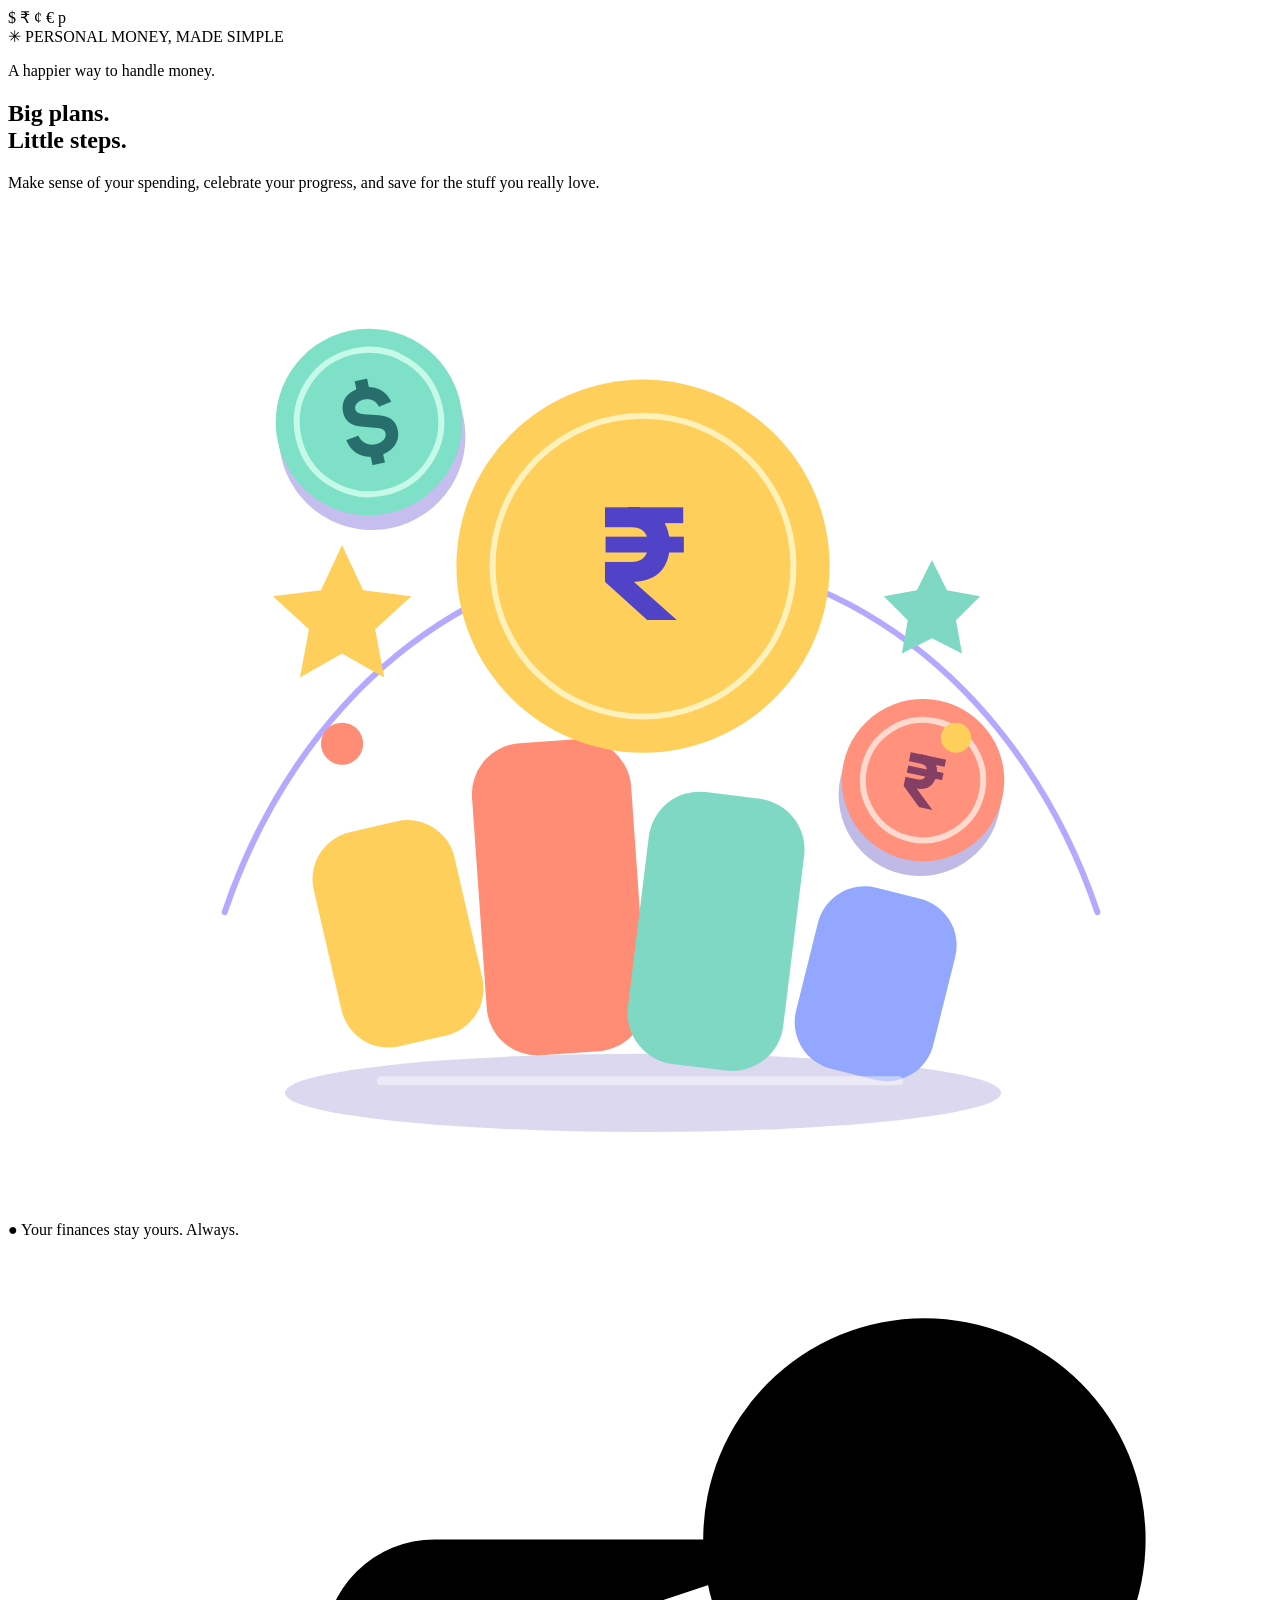
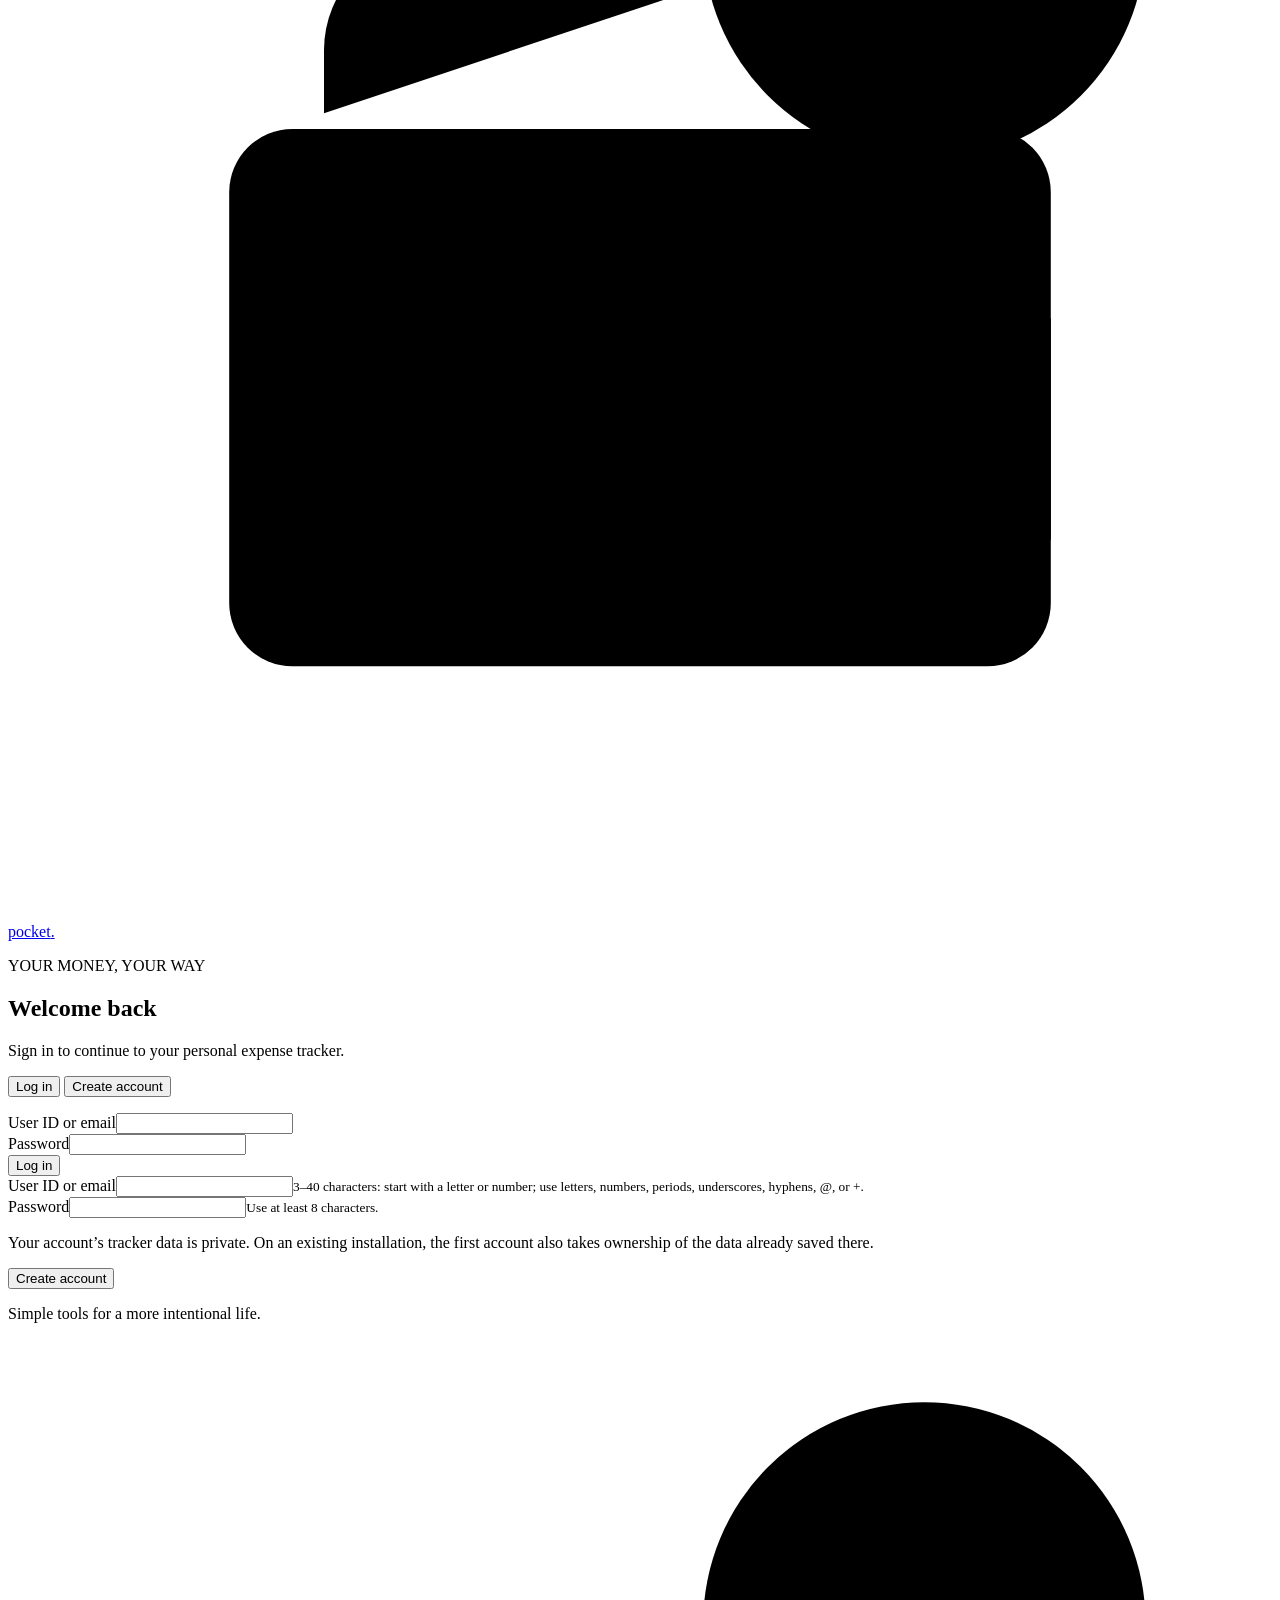
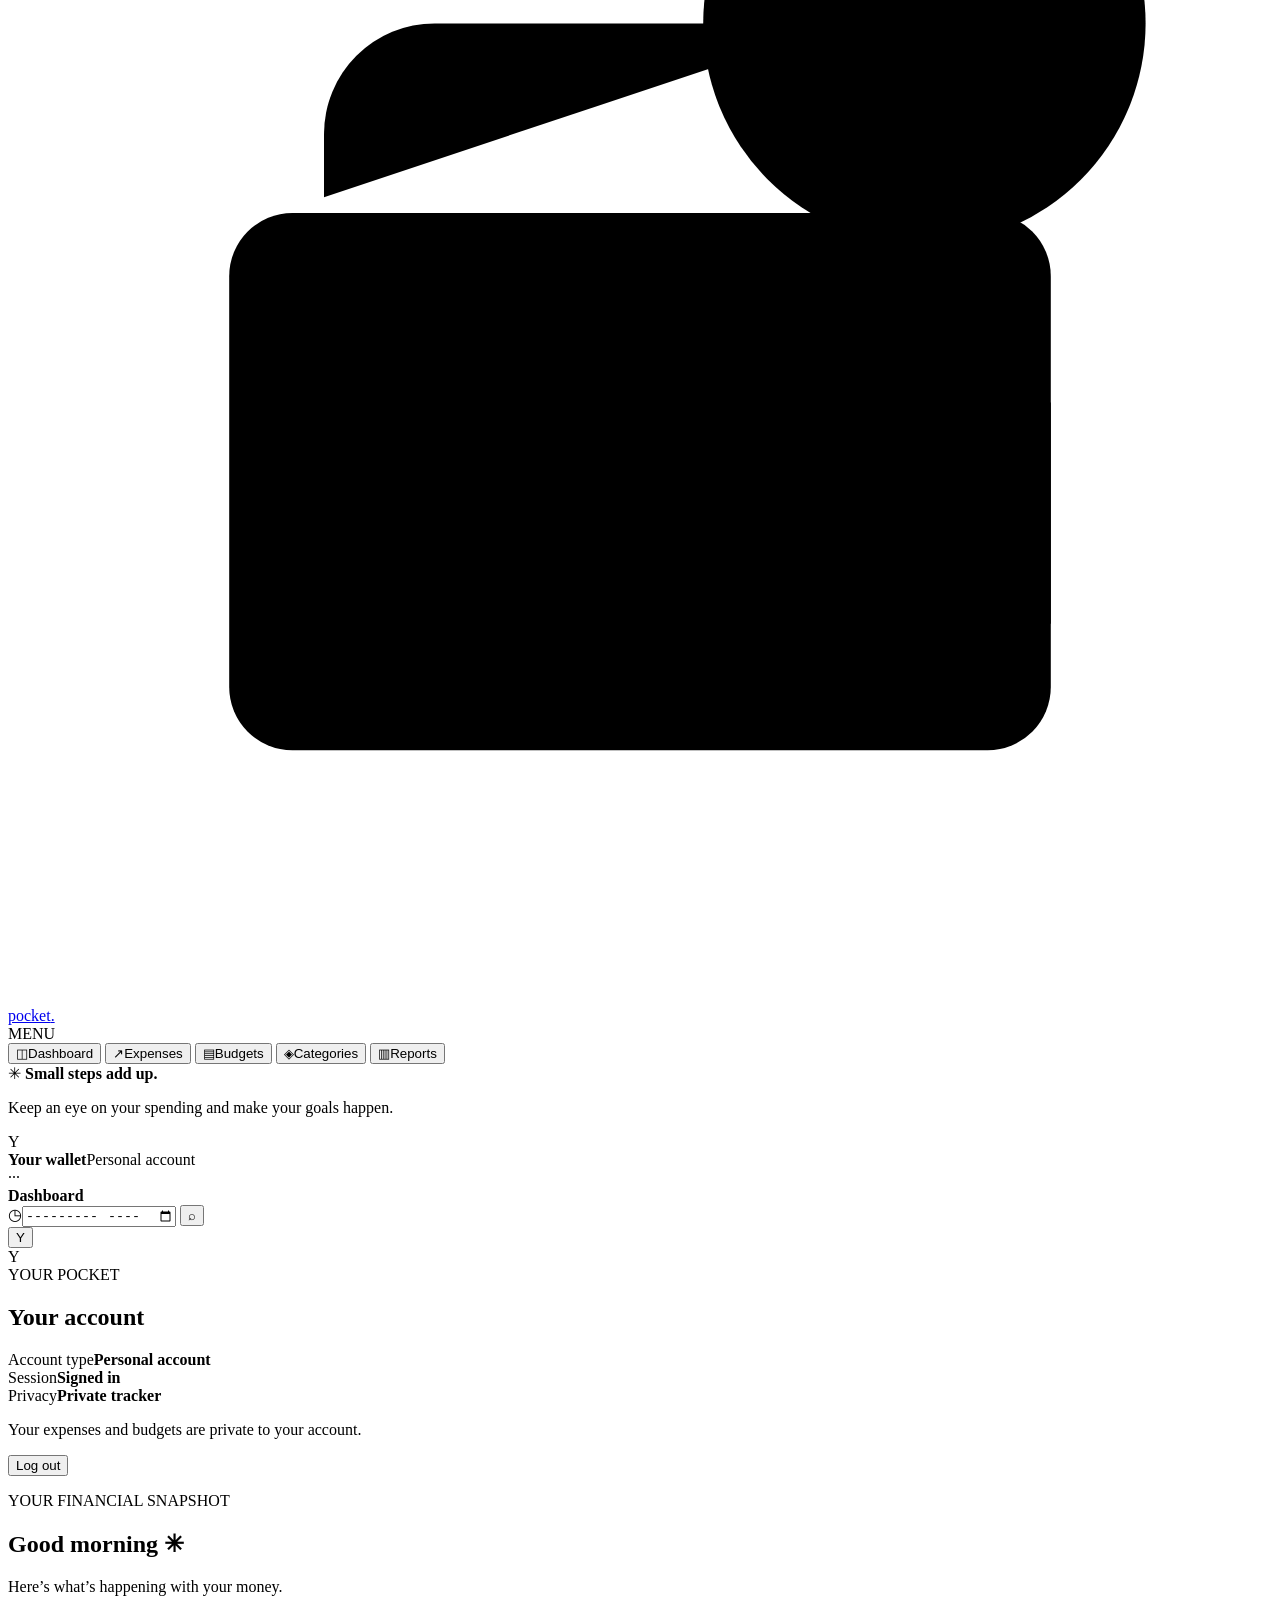
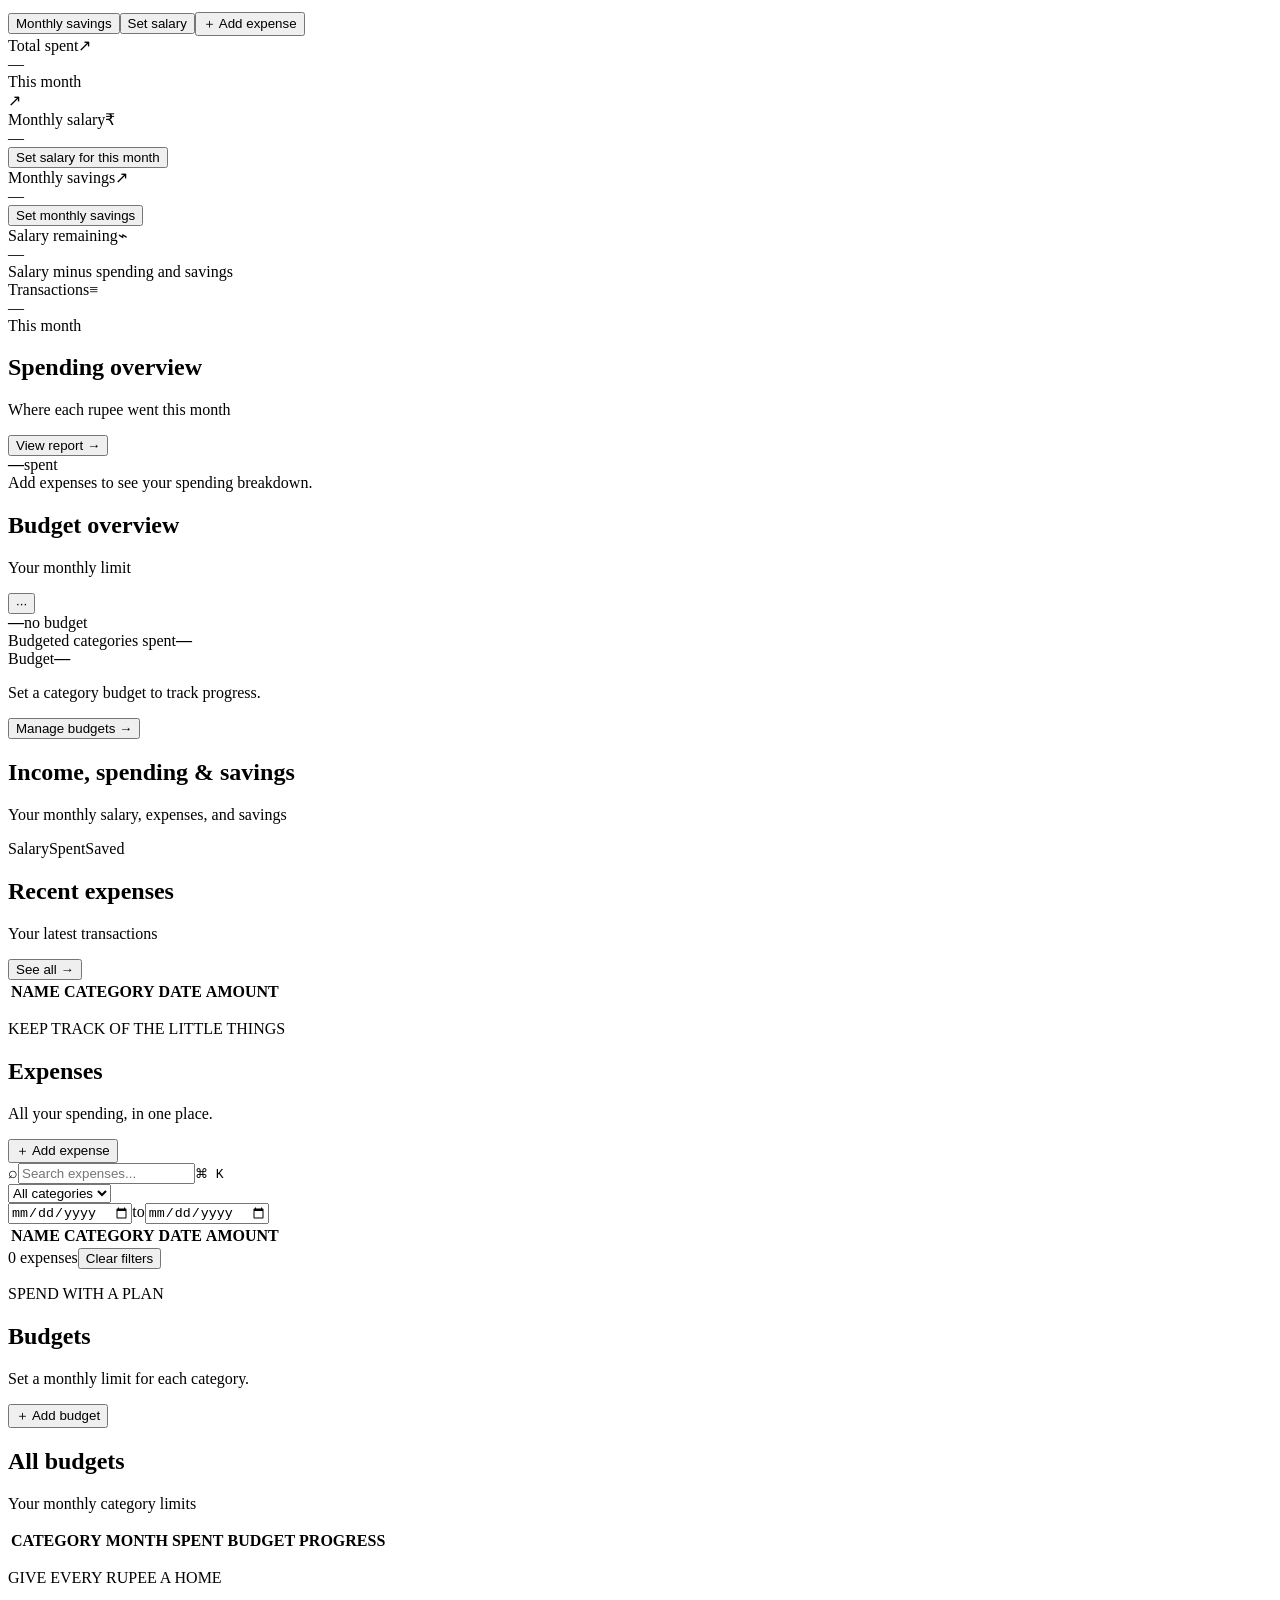
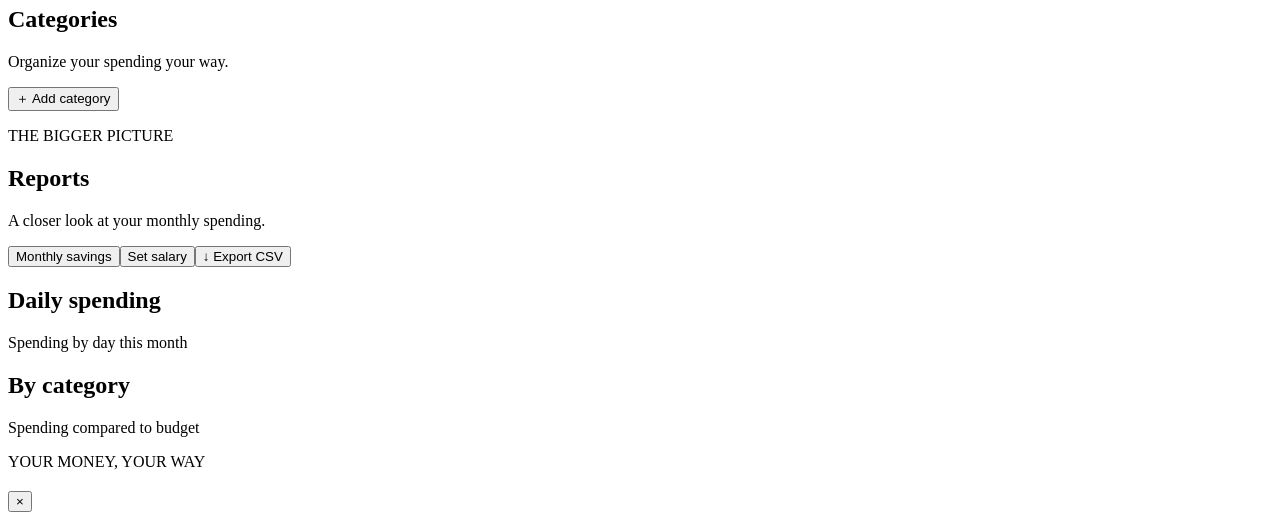
==== index.html @ f5f52f64 "Add GitHub Pages entry page" ====
<!doctype html>
<html lang="en">
  <head>
    <meta charset="UTF-8" />
    <meta name="viewport" content="width=device-width, initial-scale=1.0" />
    <meta name="theme-color" content="#ffffff" />
    <title>Pocket — Expense & Budget Tracker</title>
    <link rel="preconnect" href="https://fonts.googleapis.com" />
    <link rel="preconnect" href="https://fonts.gstatic.com" crossorigin />
    <link href="https://fonts.googleapis.com/css2?family=DM+Sans:wght@400;500;600;700&family=Manrope:wght@400;500;600;700;800&display=swap" rel="stylesheet" />
    <link rel="stylesheet" href="/styles.css" />
  </head>
  <body>
    <section class="auth-screen" id="auth-screen">
      <div class="auth-layout">
        <aside class="auth-story" aria-label="About Pocket">
          <span class="currency-float currency-float-dollar" aria-hidden="true">$</span>
          <span class="currency-float currency-float-rupee" aria-hidden="true">₹</span>
          <span class="currency-float currency-float-cent" aria-hidden="true">¢</span>
          <span class="currency-float currency-float-euro" aria-hidden="true">€</span>
          <span class="currency-float currency-float-paisa" aria-hidden="true">p</span>
          <div class="story-topline"><span class="story-spark">✳</span> PERSONAL MONEY, MADE SIMPLE</div>
          <div class="story-copy">
            <p class="story-kicker">A happier way to handle money.</p>
            <h2>Big plans.<br />Little steps.</h2>
            <p>Make sense of your spending, celebrate your progress, and save for the stuff you really love.</p>
          </div>
          <div class="story-illustration" aria-hidden="true">
            <svg class="story-art" viewBox="0 0 420 330" role="presentation">
              <ellipse cx="211" cy="294" rx="119" ry="13" fill="#382aa5" fill-opacity=".18" />
              <path d="M72 234c24-71 81-118 145-118s121 47 145 118" fill="none" stroke="#b5a8ff" stroke-linecap="round" stroke-width="2" />
              <path d="M91 248c21-48 66-79 126-79s105 31 126 79" fill="none" stroke="#ffffff" stroke-opacity=".22" stroke-linecap="round" stroke-width="2" />
              <rect x="98" y="211" width="48" height="73" rx="16" transform="rotate(-13 98 211)" fill="#ffcf5c" />
              <rect x="153" y="179" width="53" height="104" rx="17" transform="rotate(-4 153 179)" fill="#ff8c75" />
              <rect x="215" y="192" width="52" height="91" rx="17" transform="rotate(7 215 192)" fill="#7ed8c3" />
              <rect x="273" y="222" width="47" height="62" rx="16" transform="rotate(14 273 222)" fill="#93a7ff" />
              <circle cx="211" cy="119" r="62" fill="#ffcf5c" />
              <circle cx="211" cy="119" r="50" fill="none" stroke="#fff1b9" stroke-width="2" />
              <text x="211" y="137" fill="#5143c7" font-family="Manrope, sans-serif" font-size="52" font-weight="800" text-anchor="middle">₹</text>
              <g transform="rotate(-12 121 76)">
                <circle cx="121" cy="76" r="31" fill="#5947d0" fill-opacity=".35" />
                <circle cx="121" cy="71" r="31" fill="#7ee0c6" />
                <circle cx="121" cy="71" r="24" fill="none" stroke="#d7fff2" stroke-opacity=".8" stroke-width="2" />
                <text x="121" y="82" fill="#286e6c" font-family="Manrope, sans-serif" font-size="31" font-weight="800" text-anchor="middle">$</text>
              </g>
              <g transform="rotate(12 303 195)">
                <circle cx="303" cy="195" r="27" fill="#493ab8" fill-opacity=".35" />
                <circle cx="303" cy="190" r="27" fill="#ff917d" />
                <circle cx="303" cy="190" r="20" fill="none" stroke="#ffe2d8" stroke-opacity=".9" stroke-width="2" />
                <text x="303" y="199" fill="#853f65" font-family="Manrope, sans-serif" font-size="24" font-weight="800" text-anchor="middle">₹</text>
              </g>
              <path d="m111 112 7 15 16 2-12 11 3 16-14-8-14 8 3-16-12-11 16-2Z" fill="#ffcf5c" />
              <path d="m307 117 5 10 11 2-8 8 2 11-10-5-10 5 2-11-8-8 11-2Z" fill="#7ed8c3" />
              <circle cx="111" cy="178" r="7" fill="#ff8c75" />
              <circle cx="315" cy="176" r="5" fill="#ffcf5c" />
              <path d="M124 290h172" stroke="#ffffff" stroke-opacity=".45" stroke-linecap="round" stroke-width="3" />
            </svg>
          </div>
          <p class="story-footer"><span>●</span> Your finances stay yours. Always.</p>
        </aside>
        <div class="auth-card">
          <a class="brand auth-brand" href="#" aria-label="Pocket">
            <span class="brand-mark" aria-hidden="true">
              <svg viewBox="0 0 40 40" role="img">
                <path d="M10 14.5v-2A3.5 3.5 0 0 1 13.5 9h13" />
                <path d="M9 15h22a2 2 0 0 1 2 2v13a2 2 0 0 1-2 2H9a2 2 0 0 1-2-2V17a2 2 0 0 1 2-2Z" />
                <path d="M25 21h8v7h-8a3.5 3.5 0 0 1 0-7Z" />
                <circle cx="26" cy="24.5" r="1" class="brand-coin-dot" />
                <circle cx="29" cy="9" r="7" class="brand-coin" />
                <path d="M26 6.5h6M26 8.7h6M27.2 6.6c2.7 0 2.7 4.3 0 4.3h-1l3.7 3.2" class="brand-rupee" />
              </svg>
            </span><span>pocket<span class="brand-dot">.</span></span>
          </a>
          <p class="eyebrow">YOUR MONEY, YOUR WAY</p>
          <h1 id="auth-heading">Welcome back</h1>
          <p class="auth-subheading" id="auth-subheading">Sign in to continue to your personal expense tracker.</p>
          <div class="auth-tabs" role="tablist" aria-label="Account access">
            <button class="auth-tab active" type="button" data-auth-mode="login" role="tab" aria-selected="true">Log in</button>
            <button class="auth-tab" type="button" data-auth-mode="register" role="tab" aria-selected="false">Create account</button>
          </div>
          <p class="auth-message" id="auth-message" role="alert"></p>
          <form id="auth-login-form" class="auth-form">
            <div class="field"><label for="login-user-id">User ID or email</label><input id="login-user-id" name="user_id" autocomplete="username" required /></div>
            <div class="field"><label for="login-password">Password</label><input id="login-password" name="password" type="password" autocomplete="current-password" required /></div>
            <button class="button button-primary full-button" type="submit">Log in</button>
          </form>
          <form id="auth-register-form" class="auth-form hidden">
            <div class="field"><label for="register-user-id">User ID or email</label><input id="register-user-id" name="user_id" autocomplete="username" minlength="3" maxlength="40" required /><small class="form-help">3–40 characters: start with a letter or number; use letters, numbers, periods, underscores, hyphens, @, or +.</small></div>
            <div class="field"><label for="register-password">Password</label><input id="register-password" name="password" type="password" autocomplete="new-password" minlength="8" maxlength="128" required /><small class="form-help">Use at least 8 characters.</small></div>
            <p class="auth-data-note">Your account’s tracker data is private. On an existing installation, the first account also takes ownership of the data already saved there.</p>
            <button class="button button-primary full-button" type="submit">Create account</button>
          </form>
          <p class="auth-footnote">Simple tools for a more intentional life.</p>
        </div>
      </div>
    </section>
    <div class="app-shell hidden" id="app-shell">
      <aside class="sidebar">
        <a class="brand" href="#" data-page="dashboard" aria-label="Pocket home">
          <span class="brand-mark" aria-hidden="true">
            <svg viewBox="0 0 40 40" role="img">
              <path d="M10 14.5v-2A3.5 3.5 0 0 1 13.5 9h13" />
              <path d="M9 15h22a2 2 0 0 1 2 2v13a2 2 0 0 1-2 2H9a2 2 0 0 1-2-2V17a2 2 0 0 1 2-2Z" />
              <path d="M25 21h8v7h-8a3.5 3.5 0 0 1 0-7Z" />
              <circle cx="26" cy="24.5" r="1" class="brand-coin-dot" />
              <circle cx="29" cy="9" r="7" class="brand-coin" />
              <path d="M26 6.5h6M26 8.7h6M27.2 6.6c2.7 0 2.7 4.3 0 4.3h-1l3.7 3.2" class="brand-rupee" />
            </svg>
          </span><span>pocket<span class="brand-dot">.</span></span>
        </a>
        <div class="sidebar-label">MENU</div>
        <nav class="nav-list" aria-label="Main navigation">
          <button class="nav-item active" data-page="dashboard"><span class="nav-icon">◫</span>Dashboard</button>
          <button class="nav-item" data-page="expenses"><span class="nav-icon">↗</span>Expenses</button>
          <button class="nav-item" data-page="budgets"><span class="nav-icon">▤</span>Budgets</button>
          <button class="nav-item" data-page="categories"><span class="nav-icon">◈</span>Categories</button>
          <button class="nav-item" data-page="reports"><span class="nav-icon">▥</span>Reports</button>
        </nav>
        <div class="sidebar-bottom">
          <div class="tip-card">
            <span class="tip-spark">✳</span>
            <strong>Small steps add up.</strong>
            <p>Keep an eye on your spending and make your goals happen.</p>
          </div>
          <div class="profile">
            <div class="avatar">Y</div><div><strong>Your wallet</strong><span>Personal account</span></div>
            <span class="profile-menu">···</span>
          </div>
        </div>
      </aside>

      <main class="main-content">
        <header class="topbar">
          <div class="breadcrumb"><strong id="breadcrumb-page">Dashboard</strong></div>
          <div class="topbar-actions">
            <label class="month-picker"><span>◷</span><input id="month-picker" type="month" aria-label="Select month" /></label>
            <button class="icon-button" id="top-search-button" aria-label="Search expenses">⌕</button>
            <div class="account-menu">
              <button class="top-avatar" id="account-menu-button" type="button" aria-label="Open account information" aria-haspopup="true" aria-expanded="false" aria-controls="account-popover">Y</button>
              <section class="account-popover hidden" id="account-popover" aria-labelledby="account-user-id">
                <div class="account-popover-heading">
                  <span class="account-avatar-large" id="account-avatar-large">Y</span>
                  <div><span class="account-greeting">YOUR POCKET</span><h2 id="account-user-id">Your account</h2></div>
                </div>
                <div class="account-details">
                  <div><span>Account type</span><strong>Personal account</strong></div>
                  <div><span>Session</span><strong><i class="session-indicator"></i>Signed in</strong></div>
                  <div><span>Privacy</span><strong>Private tracker</strong></div>
                </div>
                <p class="account-note">Your expenses and budgets are private to your account.</p>
              </section>
            </div>
            <button class="button button-outline" id="logout-button" type="button">Log out</button>
          </div>
        </header>

        <section class="page-view" id="page-dashboard">
          <div class="page-heading">
            <div><p class="eyebrow" id="today-label">YOUR FINANCIAL SNAPSHOT</p><h1>Good morning <span class="wave">✳</span></h1><p class="subheading">Here’s what’s happening with your money.</p></div>
            <div class="heading-actions"><button class="button button-outline" data-action="set-savings">Monthly savings</button><button class="button button-outline" data-action="set-salary">Set salary</button><button class="button button-primary" data-action="add-expense"><span>＋</span> Add expense</button></div>
          </div>
          <div class="stat-grid">
            <article class="stat-card accent-card"><div class="stat-top"><span>Total spent</span><span class="stat-icon">↗</span></div><div class="stat-value" id="stat-spent">—</div><div class="stat-foot"><span class="dot dot-coral"></span> This month</div><div class="stat-watermark">↗</div></article>
            <article class="stat-card"><div class="stat-top"><span>Monthly salary</span><span class="stat-icon icon-lilac">₹</span></div><div class="stat-value" id="stat-salary">—</div><div class="stat-foot"><span class="dot dot-lilac"></span><button class="stat-link" id="salary-foot" data-action="set-salary">Set salary for this month</button></div></article>
            <article class="stat-card"><div class="stat-top"><span>Monthly savings</span><span class="stat-icon icon-mint">↗</span></div><div class="stat-value" id="stat-savings">—</div><div class="stat-foot"><span class="dot dot-mint"></span><button class="stat-link" id="savings-foot" data-action="set-savings">Set monthly savings</button></div></article>
            <article class="stat-card"><div class="stat-top"><span>Salary remaining</span><span class="stat-icon icon-mint">⌁</span></div><div class="stat-value" id="stat-remaining">—</div><div class="stat-foot"><span class="dot dot-mint"></span><span id="remaining-foot">Salary minus spending and savings</span></div></article>
            <article class="stat-card"><div class="stat-top"><span>Transactions</span><span class="stat-icon icon-yellow">≡</span></div><div class="stat-value" id="stat-count">—</div><div class="stat-foot"><span class="dot dot-yellow"></span> This month</div></article>
          </div>
          <div class="dashboard-grid">
            <article class="panel spending-panel">
              <div class="panel-heading"><div><h2>Spending overview</h2><p>Where each rupee went this month</p></div><button class="text-button" data-page="reports">View report <span>→</span></button></div>
              <div class="chart-area"><div class="donut-wrap"><div class="donut" id="dashboard-donut"><div class="donut-center"><strong id="donut-total">—</strong><span>spent</span></div></div></div><div class="legend" id="dashboard-legend"><div class="empty-note">Add expenses to see your spending breakdown.</div></div></div>
            </article>
            <article class="panel budget-panel">
              <div class="panel-heading"><div><h2>Budget overview</h2><p>Your monthly limit</p></div><button class="more-button" data-page="budgets">···</button></div>
              <div class="budget-circle" id="budget-circle" role="img" aria-label="No budget set"><div><strong id="budget-percent">—</strong><span id="budget-percent-label">no budget</span></div></div>
              <div class="budget-summary"><span><i class="dot dot-coral"></i>Budgeted categories spent</span><strong id="budget-spent">—</strong></div>
              <div class="budget-summary"><span><i class="dot dot-light"></i>Budget</span><strong id="budget-total">—</strong></div>
              <p class="budget-status" id="budget-status">Set a category budget to track progress.</p>
              <button class="button button-soft full-button" data-page="budgets">Manage budgets <span>→</span></button>
            </article>
          </div>
          <article class="panel trend-panel">
            <div class="panel-heading"><div><h2>Income, spending & savings</h2><p>Your monthly salary, expenses, and savings</p></div><div class="trend-legend"><span><i class="trend-key trend-key-income"></i>Salary</span><span><i class="trend-key trend-key-spent"></i>Spent</span><span><i class="trend-key trend-key-savings"></i>Saved</span></div></div>
            <div class="trend-chart" id="trend-chart" aria-label="Monthly salary, spending, and savings for the last six months"></div>
          </article>
          <article class="panel recent-panel">
            <div class="panel-heading"><div><h2>Recent expenses</h2><p>Your latest transactions</p></div><button class="text-button" data-page="expenses">See all <span>→</span></button></div>
            <div class="table-wrap"><table><thead><tr><th>NAME</th><th>CATEGORY</th><th>DATE</th><th>AMOUNT</th><th></th></tr></thead><tbody id="recent-body"></tbody></table></div>
          </article>
        </section>

        <section class="page-view hidden" id="page-expenses">
          <div class="page-heading"><div><p class="eyebrow">KEEP TRACK OF THE LITTLE THINGS</p><h1>Expenses</h1><p class="subheading">All your spending, in one place.</p></div><button class="button button-primary" data-action="add-expense"><span>＋</span> Add expense</button></div>
          <article class="panel list-panel">
            <div class="toolbar"><div class="search-box"><span>⌕</span><input id="expense-search" placeholder="Search expenses..." /><kbd>⌘ K</kbd></div><select id="category-filter" aria-label="Filter by category"><option value="">All categories</option></select><div class="date-filter"><input id="date-from" type="date" aria-label="From date" /><span>to</span><input id="date-to" type="date" aria-label="To date" /></div></div>
            <div class="table-wrap"><table><thead><tr><th>NAME</th><th>CATEGORY</th><th>DATE</th><th>AMOUNT</th><th></th></tr></thead><tbody id="expenses-body"></tbody></table></div>
            <div class="table-footer"><span id="expense-count-label">0 expenses</span><button class="button button-small button-outline" data-action="clear-filters">Clear filters</button></div>
          </article>
        </section>

        <section class="page-view hidden" id="page-budgets">
          <div class="page-heading"><div><p class="eyebrow">SPEND WITH A PLAN</p><h1>Budgets</h1><p class="subheading">Set a monthly limit for each category.</p></div><button class="button button-primary" data-action="add-budget"><span>＋</span> Add budget</button></div>
          <div class="budget-summary-cards" id="budget-summary-cards"></div>
          <article class="panel list-panel"><div class="panel-heading standalone-heading"><div><h2>All budgets</h2><p id="budget-month-label">Your monthly category limits</p></div></div><div class="table-wrap"><table><thead><tr><th>CATEGORY</th><th>MONTH</th><th>SPENT</th><th>BUDGET</th><th>PROGRESS</th><th></th></tr></thead><tbody id="budgets-body"></tbody></table></div></article>
        </section>

        <section class="page-view hidden" id="page-categories">
          <div class="page-heading"><div><p class="eyebrow">GIVE EVERY RUPEE A HOME</p><h1>Categories</h1><p class="subheading">Organize your spending your way.</p></div><button class="button button-primary" data-action="add-category"><span>＋</span> Add category</button></div>
          <div class="category-grid" id="category-grid"></div>
        </section>

        <section class="page-view hidden" id="page-reports">
          <div class="page-heading"><div><p class="eyebrow">THE BIGGER PICTURE</p><h1>Reports</h1><p class="subheading">A closer look at your monthly spending.</p></div><div class="heading-actions"><button class="button button-outline" data-action="set-savings">Monthly savings</button><button class="button button-outline" data-action="set-salary">Set salary</button><button class="button button-outline" id="download-report">↓ Export CSV</button></div></div>
          <div class="report-stats" id="report-stats"></div>
          <div class="report-grid"><article class="panel report-chart-panel"><div class="panel-heading"><div><h2>Daily spending</h2><p>Spending by day this month</p></div></div><div class="bar-chart" id="daily-chart"></div></article><article class="panel report-category-panel"><div class="panel-heading"><div><h2>By category</h2><p>Spending compared to budget</p></div></div><div id="report-categories"></div></article></div>
        </section>
      </main>
    </div>

    <div class="modal-backdrop hidden" id="modal-backdrop">
      <section class="modal" role="dialog" aria-modal="true" aria-labelledby="modal-title">
        <div class="modal-header"><div><p class="eyebrow" id="modal-eyebrow">YOUR MONEY, YOUR WAY</p><h2 id="modal-title"></h2></div><button class="modal-close" id="modal-close" aria-label="Close">×</button></div>
        <div id="modal-content"></div>
      </section>
    </div>
    <div class="toast" id="toast" role="status"></div>
    <script src="/app.js"></script>
  </body>
</html>
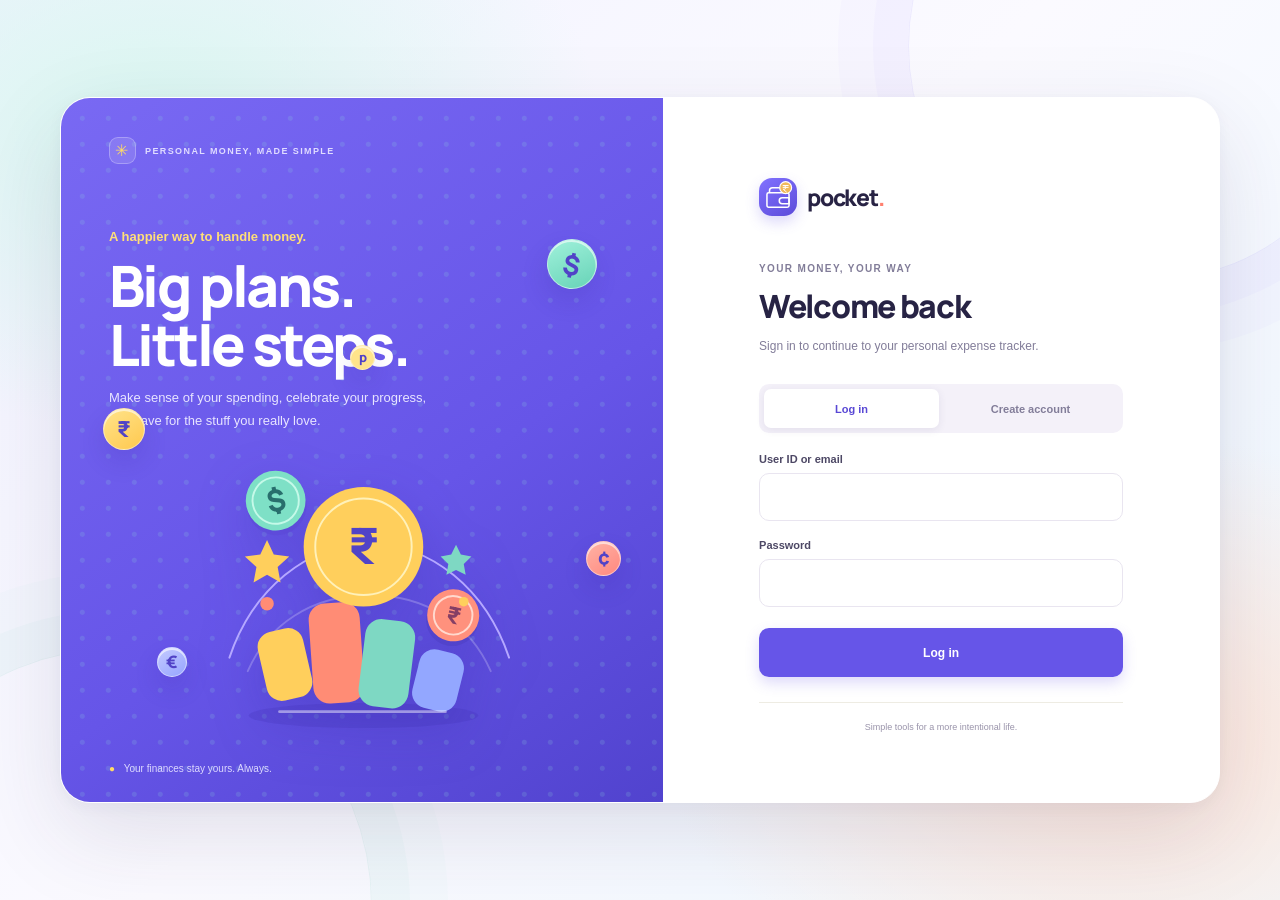
==== commit cf6af196: "Prepare frontend for GitHub Pages" ====
--- a/index.html
+++ b/index.html
@@ -8,7 +8,7 @@
     <link rel="preconnect" href="https://fonts.googleapis.com" />
     <link rel="preconnect" href="https://fonts.gstatic.com" crossorigin />
     <link href="https://fonts.googleapis.com/css2?family=DM+Sans:wght@400;500;600;700&family=Manrope:wght@400;500;600;700;800&display=swap" rel="stylesheet" />
-    <link rel="stylesheet" href="/styles.css" />
+    <link rel="stylesheet" href="styles.css" />
   </head>
   <body>
     <section class="auth-screen" id="auth-screen">
@@ -225,6 +225,6 @@
       </section>
     </div>
     <div class="toast" id="toast" role="status"></div>
-    <script src="/app.js"></script>
+    <script src="app.js"></script>
   </body>
 </html>
--- a/styles.css
+++ b/styles.css
@@ -0,0 +1,1788 @@
+:root {
+  font-family: "DM Sans", sans-serif;
+  color: #242633;
+  background: #f7f8fc;
+  font-synthesis: none;
+  text-rendering: optimizeLegibility;
+  --ink: #242633;
+  --muted: #9295a4;
+  --line: #eeeff4;
+  --purple: #7063e8;
+  --purple-dark: #5f52d6;
+  --coral: #f18b75;
+  --surface: #fff;
+}
+
+* { box-sizing: border-box; }
+body { margin: 0; min-width: 320px; min-height: 100vh; }
+button, input, select { font: inherit; }
+button { cursor: pointer; }
+button:focus-visible, input:focus-visible, select:focus-visible { outline: 3px solid #aaa2ff; outline-offset: 2px; }
+.hidden { display: none !important; }
+.app-shell { min-height: 100vh; }
+.auth-screen { display: grid; min-height: 100vh; place-items: center; padding: 24px; background: radial-gradient(ellipse at top left, #eeecff 0, transparent 42%), #f7f8fc; }
+.auth-card { width: min(100%, 420px); padding: 32px; border: 1px solid #efeff4; border-radius: 16px; background: white; box-shadow: 0 18px 55px #302a6810; }
+.auth-brand { margin: 0 0 35px; }
+.auth-card h1 { margin-bottom: 8px; }
+.auth-subheading { margin: 0; color: #9295a4; font-size: 12px; line-height: 1.6; }
+.auth-tabs { display: grid; grid-template-columns: 1fr 1fr; gap: 5px; margin: 24px 0 20px; padding: 4px; border-radius: 9px; background: #f5f5f9; }
+.auth-tab { min-height: 36px; border: 0; border-radius: 7px; background: transparent; color: #858694; font-size: 11px; font-weight: 600; }
+.auth-tab.active { background: white; color: var(--purple); box-shadow: 0 1px 4px #26243b12; }
+.auth-message { min-height: 0; margin: 0; color: #a63d3d; font-size: 11px; line-height: 1.5; }
+.auth-message:not(:empty) { margin: -5px 0 14px; }
+.auth-form { display: grid; gap: 16px; }
+.auth-form .field { gap: 8px; }
+.auth-form .field label { font-size: 11px; }
+.auth-form .field input { min-height: 43px; font-size: 12px; }
+.auth-data-note { margin: 0; color: #9295a4; font-size: 10px; line-height: 1.6; }
+.auth-form .full-button { width: 100%; margin-top: 4px; }
+.sidebar { position: fixed; inset: 0 auto 0 0; z-index: 4; display: flex; width: 248px; flex-direction: column; padding: 28px 18px 16px; background: #fff; border-right: 1px solid #f0f0f4; }
+.brand { display: flex; align-items: center; gap: 10px; margin: 0 0 51px 8px; color: #292a37; font: 800 23px Manrope, sans-serif; letter-spacing: -1.1px; text-decoration: none; }
+.brand-mark { display: grid; width: 38px; height: 38px; flex: 0 0 auto; place-items: center; border-radius: 12px; background: linear-gradient(145deg, #8074f0, #6255d7); box-shadow: 0 4px 10px #7063e82e; }
+.brand-mark svg { width: 34px; height: 34px; overflow: visible; fill: none; stroke: #fff; stroke-linecap: round; stroke-linejoin: round; stroke-width: 1.8; }
+.brand-mark .brand-coin { fill: #f0b95b; stroke: #fff; stroke-width: 1.4; }
+.brand-mark .brand-rupee { stroke: #fff; stroke-width: 1.15; }
+.brand-mark .brand-coin-dot { fill: #7063e8; stroke: none; }
+.brand-dot { color: var(--purple); }
+.sidebar-label, .eyebrow { color: #a3a4b1; font-size: 10px; font-weight: 700; letter-spacing: 1.35px; }
+.sidebar-label { margin: 0 0 12px 11px; }
+.nav-list { display: grid; gap: 5px; }
+.nav-item { display: flex; height: 45px; align-items: center; gap: 13px; padding: 0 13px; border: 0; border-radius: 9px; background: transparent; color: #818493; font-size: 13px; font-weight: 600; text-align: left; transition: background .18s, color .18s; }
+.nav-item:hover { background: #f8f7ff; color: var(--purple); }
+.nav-item.active { color: var(--purple); background: #f0efff; }
+.nav-icon { width: 18px; font-size: 18px; text-align: center; }
+.sidebar-bottom { margin-top: auto; }
+.tip-card { position: relative; overflow: hidden; margin: 0 2px 20px; padding: 17px 15px 14px; border-radius: 12px; background: #f5f3ff; }
+.tip-card::after { position: absolute; right: -19px; bottom: -37px; width: 100px; height: 100px; border: 1px solid #e5e0ff; border-radius: 50%; content: ""; }
+.tip-spark { display: block; margin-bottom: 12px; color: var(--purple); font-size: 20px; }
+.tip-card strong { font: 700 12px Manrope, sans-serif; }
+.tip-card p { margin: 6px 0 0; color: #9291a1; font-size: 10px; line-height: 1.7; }
+.profile { display: flex; align-items: center; gap: 10px; padding: 14px 3px 2px; border-top: 1px solid var(--line); }
+.avatar, .top-avatar { display: grid; flex: 0 0 auto; place-items: center; border-radius: 50%; background: #eeeaff; color: var(--purple); font-weight: 700; }
+.avatar { width: 34px; height: 34px; font-size: 13px; }
+.profile strong, .profile span { display: block; }
+.profile strong { font-size: 11px; }
+.profile div:nth-child(2) span { margin-top: 3px; color: #a3a4b1; font-size: 10px; }
+.profile-menu { margin-left: auto; color: #444a8f; font-size: 20px; }
+.main-content { min-height: 100vh; margin-left: 248px; padding: 0 48px 60px; }
+.topbar { display: flex; height: 78px; align-items: center; justify-content: space-between; border-bottom: 1px solid #eeeeF3; }
+.breadcrumb { color: #999ba8; font-size: 11px; }
+.breadcrumb span { margin: 0 8px; color: #c3c4ce; }
+.breadcrumb strong { color: #454653; font-weight: 600; }
+.topbar-actions { display: flex; align-items: center; gap: 16px; }
+.month-picker { display: flex; height: 36px; align-items: center; gap: 8px; padding: 0 10px; border: 1px solid #ebebf1; border-radius: 8px; color: #878998; font-size: 15px; }
+.month-picker input { width: 113px; border: 0; background: transparent; color: #535563; font-size: 11px; }
+.icon-button { width: 34px; height: 34px; border: 0; border-radius: 8px; background: transparent; color: #757789; font-size: 23px; }
+.icon-button:hover { background: #f0efff; color: var(--purple); }
+.top-avatar { width: 33px; height: 33px; font-size: 12px; }
+.page-view { max-width: 1240px; margin: 0 auto; animation: appear .2s ease-out; }
+.page-view.hidden, .modal-backdrop.hidden { display: none; }
+@keyframes appear { from { opacity: .5; transform: translateY(4px); } to { opacity: 1; transform: translateY(0); } }
+.page-heading { display: flex; align-items: center; justify-content: space-between; gap: 20px; margin: 34px 0 25px; }
+.eyebrow { margin: 0 0 8px; }
+h1, h2, p { margin-top: 0; }
+h1 { margin-bottom: 6px; font: 800 27px Manrope, sans-serif; letter-spacing: -.8px; }
+.wave { display: inline-block; color: #f2b958; font-size: 22px; transform: rotate(-15deg); }
+.subheading { margin-bottom: 0; color: #999ba8; font-size: 12px; }
+.button { display: inline-flex; min-height: 39px; align-items: center; justify-content: center; gap: 8px; padding: 0 15px; border: 1px solid transparent; border-radius: 8px; font-size: 11px; font-weight: 700; transition: .15s ease; }
+.button-primary { color: white; background: var(--purple); box-shadow: 0 4px 9px #7063e82b; }
+.button-primary:hover { background: var(--purple-dark); transform: translateY(-1px); }
+.button-primary span { font-size: 17px; font-weight: 400; }
+.button-outline { border-color: #e9e9f0; background: white; color: #636574; }
+.button-outline:hover { border-color: #cbc6ff; color: var(--purple); }
+.button-soft { color: var(--purple); background: #f1f0ff; }
+.button-soft:hover { background: #e9e7ff; }
+.button-small { min-height: 31px; padding: 0 10px; font-size: 10px; }
+.heading-actions { display: flex; align-items: center; gap: 8px; }
+.stat-grid { display: grid; grid-template-columns: repeat(5, minmax(0, 1fr)); gap: 15px; }
+.stat-card { position: relative; overflow: hidden; min-height: 138px; padding: 17px 18px; border: 1px solid #efeff4; border-radius: 11px; background: white; }
+.accent-card { border-color: #7063e8; background: var(--purple); color: #fff; }
+.stat-top { display: flex; align-items: center; justify-content: space-between; color: #8d8f9e; font-size: 11px; font-weight: 500; }
+.accent-card .stat-top { color: #e0ddff; }
+.stat-icon { display: grid; width: 26px; height: 26px; place-items: center; border-radius: 8px; background: #fff0ec; color: #ed886f; font-size: 14px; }
+.icon-lilac { background: #f0eeff; color: #8174eb; }
+.icon-mint { background: #eaf8f1; color: #66b995; }
+.icon-yellow { background: #fff6df; color: #d9ac46; }
+.stat-value { margin: 13px 0 10px; font: 800 23px Manrope, sans-serif; letter-spacing: -.7px; }
+.stat-foot { display: flex; align-items: center; gap: 6px; color: #a0a1ac; font-size: 9px; }
+.stat-link { padding: 0; border: 0; background: transparent; color: inherit; font-size: inherit; text-align: left; }
+.stat-link:hover { color: var(--purple); text-decoration: underline; }
+.accent-card .stat-foot { color: #e0ddff; }
+.dot { display: inline-block; width: 7px; height: 7px; flex: 0 0 auto; border-radius: 50%; }
+.dot-coral { background: var(--coral); }
+.dot-lilac { background: #9388f1; }
+.dot-mint { background: #76c6a2; }
+.dot-yellow { background: #e5bd58; }
+.dot-light { background: #d8d9e3; }
+.stat-watermark { position: absolute; right: 13px; bottom: -11px; color: #ffffff16; font-size: 83px; transform: rotate(-28deg); }
+.dashboard-grid { display: grid; grid-template-columns: minmax(0, 1.7fr) minmax(255px, .9fr); gap: 16px; margin-top: 17px; }
+.panel { border: 1px solid #efeff4; border-radius: 11px; background: var(--surface); }
+.spending-panel, .budget-panel { min-height: 270px; padding: 20px; }
+.panel-heading { display: flex; align-items: flex-start; justify-content: space-between; gap: 12px; }
+.panel-heading h2 { margin: 0 0 5px; font: 700 13px Manrope, sans-serif; letter-spacing: -.15px; }
+.panel-heading p { margin: 0; color: #a0a1ad; font-size: 10px; }
+.text-button, .more-button { border: 0; background: transparent; color: var(--purple); font-size: 10px; font-weight: 600; }
+.text-button span { margin-left: 5px; font-size: 15px; vertical-align: -1px; }
+.more-button { color: #9092a0; font-size: 19px; letter-spacing: 1px; }
+.chart-area { display: flex; min-height: 190px; align-items: center; justify-content: center; gap: 42px; }
+.donut-wrap { display: grid; width: 155px; height: 155px; flex: 0 0 auto; place-items: center; }
+.donut { display: grid; width: 150px; height: 150px; place-items: center; border-radius: 50%; background: conic-gradient(#eeeff4 0 100%); }
+.donut-center { display: flex; width: 104px; height: 104px; flex-direction: column; align-items: center; justify-content: center; border-radius: 50%; background: #fff; }
+.donut-center strong { max-width: 90px; overflow: hidden; font: 800 19px Manrope, sans-serif; letter-spacing: -.7px; text-overflow: ellipsis; }
+.donut-center span, .budget-circle span { margin-top: 3px; color: #a0a1ad; font-size: 9px; }
+.legend { display: grid; min-width: 145px; gap: 11px; }
+.legend-item { display: flex; align-items: center; gap: 7px; color: #777988; font-size: 10px; }
+.legend-item strong { margin-left: auto; color: #454653; font-size: 10px; }
+.legend-item strong small { color: #a0a1ad; font-size: 8px; font-weight: 500; }
+.empty-note { max-width: 190px; color: #a0a1ad; font-size: 10px; line-height: 1.6; }
+.budget-panel { display: flex; flex-direction: column; }
+.budget-circle { display: grid; width: 114px; height: 114px; flex: 0 0 auto; place-items: center; align-self: center; margin: 12px auto 11px; border-radius: 50%; background: conic-gradient(var(--purple) 0deg, #eeeff4 0deg); }
+.budget-circle > div { display: flex; width: 90px; height: 90px; flex-direction: column; align-items: center; justify-content: center; border-radius: 50%; background: white; }
+.budget-circle strong { font: 800 21px Manrope, sans-serif; }
+.budget-summary { display: flex; align-items: center; justify-content: space-between; margin: 5px 4px; color: #9294a2; font-size: 10px; }
+.budget-summary > span { display: flex; align-items: center; gap: 6px; }
+.budget-summary strong { color: #444653; font-size: 10px; }
+.budget-status { margin: 5px 4px 9px; color: #9294a2; font-size: 9px; line-height: 1.45; text-align: center; }
+.budget-status.over-budget { color: #d97868; }
+.full-button { width: 100%; min-height: 33px; margin-top: auto; font-size: 10px; }
+.full-button span { margin-left: 4px; font-size: 14px; }
+.recent-panel { margin-top: 16px; padding: 19px 20px 0; }
+.trend-panel { margin-top: 16px; padding: 19px 20px 14px; }
+.trend-legend { display: flex; align-items: center; gap: 14px; color: #898b99; font-size: 9px; }
+.trend-legend span { display: flex; align-items: center; gap: 6px; }
+.trend-key { width: 8px; height: 8px; border-radius: 3px; }
+.trend-key-income, .trend-bar-income { background: #a39af5; }
+.trend-key-spent, .trend-bar-spent { background: #f09a82; }
+.trend-key-savings, .trend-bar-savings { background: #76c6a2; }
+.trend-chart { display: flex; height: 160px; align-items: stretch; justify-content: space-around; gap: 12px; margin-top: 18px; padding: 0 12px; border-bottom: 1px solid #f0f0f4; }
+.trend-group { display: flex; min-width: 30px; flex: 1; flex-direction: column; align-items: center; justify-content: flex-end; }
+.trend-bars { display: flex; width: min(100%, 48px); height: 132px; align-items: flex-end; justify-content: center; gap: 3px; }
+.trend-bar { width: min(34%, 15px); min-height: 0; border-radius: 4px 4px 0 0; transition: height .25s ease; }
+.trend-month { height: 25px; padding-top: 7px; color: #9294a2; font-size: 9px; white-space: nowrap; }
+.table-wrap { overflow-x: auto; width: 100%; }
+table { width: 100%; border-collapse: collapse; text-align: left; }
+thead th { padding: 16px 10px 11px; border-bottom: 1px solid #f0f0f4; color: #a3a4b1; font-size: 8px; font-weight: 700; letter-spacing: .9px; white-space: nowrap; }
+thead th:first-child, tbody td:first-child { padding-left: 2px; }
+tbody td { height: 52px; padding: 8px 10px; border-bottom: 1px solid #f4f4f7; color: #777988; font-size: 10px; white-space: nowrap; }
+tbody tr:last-child td { border-bottom: 0; }
+.expense-name { display: flex; align-items: center; gap: 9px; color: #424451; font-weight: 600; }
+.expense-symbol { display: grid; width: 31px; height: 31px; place-items: center; border-radius: 9px; font-size: 13px; }
+.amount-cell { color: #414350; font-weight: 700; }
+.category-pill { display: inline-flex; align-items: center; gap: 6px; padding: 5px 8px; border-radius: 20px; background: #f6f6f9; color: #717382; font-size: 9px; }
+.row-actions { display: flex; justify-content: flex-end; gap: 3px; }
+.row-action { width: 27px; height: 27px; border: 0; border-radius: 6px; background: transparent; color: #a0a1ad; font-size: 14px; }
+.row-action:hover { background: #f0efff; color: var(--purple); }
+.toolbar { display: flex; flex-wrap: wrap; align-items: center; gap: 9px; padding: 18px 0 12px; }
+.search-box { display: flex; height: 35px; min-width: 200px; flex: 1; align-items: center; gap: 8px; padding: 0 10px; border: 1px solid #ececf2; border-radius: 7px; color: #9a9ba7; }
+.search-box input { width: 100%; min-width: 60px; border: 0; outline: 0; color: #454653; font-size: 10px; }
+.search-box input::placeholder { color: #aaabb5; }
+kbd { padding: 2px 5px; border: 1px solid #eeeff4; border-radius: 4px; color: #a1a2ae; font-size: 8px; white-space: nowrap; }
+.toolbar select, .date-filter { height: 35px; border: 1px solid #ececf2; border-radius: 7px; background: #fff; color: #777988; font-size: 10px; }
+.toolbar select { min-width: 123px; padding: 0 10px; }
+.date-filter { display: flex; align-items: center; gap: 6px; padding: 0 8px; }
+.date-filter input { width: 106px; border: 0; color: #777988; font-size: 9px; }
+.date-filter span { color: #b0b1bb; font-size: 9px; }
+.list-panel { padding: 0 20px; }
+.table-footer { display: flex; min-height: 48px; align-items: center; justify-content: space-between; border-top: 1px solid #f1f1f5; color: #a0a1ad; font-size: 9px; }
+.empty-row { height: 100px; color: #a0a1ad; text-align: center; }
+.standalone-heading { padding: 19px 0 2px; }
+.budget-summary-cards, .report-stats { display: grid; grid-template-columns: repeat(3, minmax(0, 1fr)); gap: 14px; margin-bottom: 16px; }
+.report-stats { grid-template-columns: repeat(4, minmax(0, 1fr)); }
+.mini-stat { padding: 17px 18px; border: 1px solid #efeff4; border-radius: 10px; background: white; }
+.mini-stat span { display: block; margin-bottom: 9px; color: #9a9ba8; font-size: 10px; }
+.mini-stat strong { font: 800 20px Manrope, sans-serif; }
+.mini-stat small { display: block; margin-top: 5px; color: #aaaab5; font-size: 9px; }
+.progress-track { overflow: hidden; width: 100%; height: 6px; border-radius: 5px; background: #f0f0f4; }
+.progress-fill { height: 100%; border-radius: inherit; background: var(--purple); }
+.progress-fill.over { background: #ed806f; }
+.category-grid { display: grid; grid-template-columns: repeat(3, minmax(0, 1fr)); gap: 14px; }
+.category-card { display: flex; min-height: 96px; align-items: center; gap: 13px; padding: 17px; border: 1px solid #efeff4; border-radius: 11px; background: white; }
+.category-open { display: flex; min-width: 0; flex: 1; align-items: center; gap: 13px; padding: 0; border: 0; background: transparent; color: inherit; text-align: left; }
+.category-open:hover .category-history-hint, .category-open:focus-visible .category-history-hint { text-decoration: underline; }
+.category-swatch { display: grid; width: 42px; height: 42px; flex: 0 0 auto; place-items: center; border-radius: 12px; font-size: 18px; }
+.category-card strong { display: block; color: #454653; font-size: 11px; }
+.category-info { min-width: 0; }
+.category-info > span { display: block; margin-top: 5px; color: #a0a1ad; font-size: 9px; }
+.category-info > .category-history-hint { margin-top: 8px; color: var(--purple); font-size: 9px; font-weight: 600; }
+.category-card .row-action { margin-left: auto; }
+.budget-history-summary { display: grid; grid-template-columns: 1fr 1fr; gap: 10px; margin-bottom: 15px; }
+.budget-history-summary > div { padding: 13px; border: 1px solid #efeff4; border-radius: 8px; background: #fbfbfd; }
+.budget-history-summary span, .budget-history-summary strong { display: block; }
+.budget-history-summary span { margin-bottom: 7px; color: #9698a5; font-size: 9px; }
+.budget-history-summary strong { color: #444653; font: 700 14px Manrope, sans-serif; }
+.budget-history-table { max-height: 300px; }
+.budget-history-table thead { position: sticky; top: 0; background: white; }
+.budget-history-table thead th { padding: 11px 7px; }
+.budget-history-table tbody td { padding: 8px 7px; font-size: 9px; }
+.history-section-title { margin: 17px 0 4px; color: #555765; font: 700 11px Manrope, sans-serif; }
+.history-description { display: block; max-width: 190px; margin-top: 4px; overflow: hidden; color: #9b9daa; font-size: 8px; text-overflow: ellipsis; }
+.history-percent { display: inline-flex; padding: 4px 6px; border-radius: 20px; background: #f0efff; color: var(--purple); font-size: 9px; font-weight: 600; }
+.history-percent.over { background: #fff0ec; color: #dd7564; }
+.amount-over { color: #dd7564 !important; }
+.history-empty { padding: 28px 12px; border: 1px dashed #e7e7ef; border-radius: 8px; color: #9496a3; font-size: 11px; text-align: center; }
+.report-grid { display: grid; grid-template-columns: minmax(0, 1.15fr) minmax(300px, .85fr); gap: 15px; }
+.report-chart-panel, .report-category-panel { min-height: 275px; padding: 20px; }
+.bar-chart { display: flex; height: 195px; align-items: flex-end; gap: 5px; padding: 18px 0 22px; }
+.bar-column { display: flex; height: 100%; min-width: 8px; flex: 1; flex-direction: column; align-items: center; justify-content: flex-end; gap: 6px; }
+.bar { width: min(100%, 16px); min-height: 2px; border-radius: 4px 4px 1px 1px; background: #a49af5; }
+.bar-label { color: #a0a1ad; font-size: 8px; }
+.report-category-row { padding: 13px 0; border-bottom: 1px solid #f1f1f5; }
+.report-category-row:last-child { border-bottom: 0; }
+.report-row-top { display: flex; align-items: center; justify-content: space-between; margin-bottom: 9px; color: #6f7180; font-size: 10px; }
+.report-row-top strong { color: #454653; }
+.modal-backdrop { position: fixed; inset: 0; z-index: 10; display: grid; place-items: center; overflow-y: auto; padding: 20px; background: #27263866; backdrop-filter: blur(3px); }
+.modal { width: min(100%, 475px); max-height: calc(100vh - 40px); overflow-y: auto; padding: 24px; border-radius: 15px; background: white; box-shadow: 0 18px 70px #28244230; animation: appear .18s ease-out; }
+.modal-header { display: flex; align-items: flex-start; justify-content: space-between; margin-bottom: 21px; }
+.modal-header h2 { margin: 0; font: 800 20px Manrope, sans-serif; letter-spacing: -.5px; }
+.modal-close { width: 30px; height: 30px; border: 0; border-radius: 8px; background: #f5f5f8; color: #737584; font-size: 20px; }
+.form-grid { display: grid; grid-template-columns: 1fr 1fr; gap: 15px 12px; }
+.field { display: grid; gap: 7px; }
+.field.full { grid-column: 1 / -1; }
+.field label { color: #646674; font-size: 10px; font-weight: 600; }
+.field input, .field select, .field textarea { width: 100%; min-height: 39px; padding: 9px 10px; border: 1px solid #e9e9f0; border-radius: 7px; background: #fff; color: #454653; font-size: 11px; }
+.field textarea { min-height: 78px; resize: vertical; }
+.reset-warning { gap: 10px; padding: 12px; border: 1px solid #f1d1cc; border-radius: 8px; background: #fff8f6; }
+.reset-warning > p { margin: 0; color: #9a554d; font-size: 10px; line-height: 1.55; }
+.reset-confirmation { display: flex; align-items: flex-start; gap: 8px; color: #6f4742; font-size: 10px; font-weight: 600; line-height: 1.5; }
+.reset-confirmation input { width: 14px; height: 14px; flex: 0 0 auto; margin: 1px 0 0; accent-color: #d97868; }
+.modal-actions { display: flex; justify-content: flex-end; gap: 8px; margin-top: 20px; }
+.detail-amount { margin: 3px 0 17px; color: var(--purple); font: 800 30px Manrope, sans-serif; }
+.detail-grid { display: grid; grid-template-columns: 1fr 1fr; gap: 16px; padding: 16px 0; border-top: 1px solid #f0f0f4; border-bottom: 1px solid #f0f0f4; }
+.detail-item span { display: block; margin-bottom: 6px; color: #a0a1ad; font-size: 9px; }
+.detail-item strong { color: #4a4b58; font-size: 11px; font-weight: 600; }
+.detail-description { margin: 15px 0 0; color: #858694; font-size: 11px; line-height: 1.6; }
+.toast { position: fixed; right: 25px; bottom: 24px; z-index: 20; max-width: min(400px, calc(100vw - 40px)); padding: 12px 16px; border-radius: 9px; background: #302f42; color: white; font-size: 11px; opacity: 0; pointer-events: none; transform: translateY(8px); transition: .2s ease; }
+.toast.show { opacity: 1; transform: translateY(0); }
+.toast.error { background: #a63d3d; }
+
+@media (max-width: 1100px) {
+  .main-content { padding-right: 28px; padding-left: 28px; }
+  .sidebar { width: 220px; }
+  .main-content { margin-left: 220px; }
+  .stat-grid { grid-template-columns: repeat(2, minmax(0, 1fr)); }
+}
+@media (max-width: 760px) {
+  .sidebar { position: static; width: 100%; height: auto; padding: 12px 14px; border-right: 0; border-bottom: 1px solid var(--line); }
+  .brand { margin: 0 0 12px 2px; font-size: 20px; }
+  .brand-mark { width: 34px; height: 34px; border-radius: 11px; }
+  .brand-mark svg { width: 31px; height: 31px; }
+  .sidebar-label, .sidebar-bottom { display: none; }
+  .nav-list { display: flex; overflow-x: auto; gap: 4px; }
+  .nav-item { height: 37px; flex: 0 0 auto; gap: 7px; padding: 0 10px; font-size: 10px; }
+  .nav-icon { font-size: 14px; }
+  .main-content { margin-left: 0; padding: 0 16px 35px; }
+  .topbar { height: 58px; }
+  .topbar-actions { gap: 8px; }
+  .month-picker { height: 32px; }
+  .month-picker input { width: 100px; }
+  .page-heading { align-items: flex-start; margin: 26px 0 19px; }
+  .heading-actions { flex-wrap: wrap; justify-content: flex-end; }
+  h1 { font-size: 23px; }
+  .subheading { max-width: 280px; line-height: 1.5; }
+  .button { min-height: 36px; padding: 0 11px; font-size: 10px; }
+  .dashboard-grid, .report-grid { grid-template-columns: 1fr; }
+  .spending-panel { min-height: 250px; }
+  .budget-panel { min-height: 255px; }
+  .category-grid { grid-template-columns: repeat(2, minmax(0, 1fr)); }
+  .budget-summary-cards, .report-stats { grid-template-columns: repeat(2, minmax(0, 1fr)); gap: 8px; }
+  .mini-stat { padding: 13px; }
+  .mini-stat strong { font-size: 16px; }
+}
+@media (max-width: 480px) {
+  .auth-card { padding: 25px 21px; }
+  .stat-grid { gap: 9px; }
+  .stat-card { min-height: 120px; padding: 13px; }
+  .stat-value { font-size: 19px; }
+  .chart-area { gap: 12px; }
+  .donut-wrap { width: 125px; height: 125px; }
+  .donut { width: 122px; height: 122px; }
+  .donut-center { width: 85px; height: 85px; }
+  .donut-center strong { font-size: 15px; }
+  .legend { min-width: 120px; gap: 9px; }
+  .legend-item { font-size: 9px; }
+  .legend-item strong { font-size: 9px; }
+  .category-grid { grid-template-columns: 1fr; }
+  .budget-summary-cards, .report-stats { grid-template-columns: 1fr; }
+  .date-filter { flex: 1; justify-content: space-around; }
+  .date-filter input { width: 88px; }
+  .list-panel { padding-right: 12px; padding-left: 12px; }
+  .modal { padding: 20px 17px; }
+  .form-grid { grid-template-columns: 1fr; }
+  .field.full { grid-column: auto; }
+  .budget-history-summary { grid-template-columns: 1fr; }
+  .budget-history-table table { min-width: 400px; }
+}
+
+:root {
+  color-scheme: light;
+  --ink: #272344;
+  --muted: #827d99;
+  --line: #ece8f3;
+  --purple: #6655e8;
+  --purple-dark: #5141cc;
+  --coral: #ff806f;
+  --surface: #ffffff;
+  color: var(--ink);
+  background: #fff;
+}
+body, .app-shell, .main-content { color: var(--ink); background: #fff; }
+button:focus-visible, input:focus-visible, select:focus-visible { outline-color: #968aff; }
+
+.auth-screen {
+  padding: 26px;
+  background: #fcf8f1;
+}
+.auth-layout {
+  width: min(100%, 1160px);
+  min-height: 700px;
+  grid-template-columns: 1.04fr .96fr;
+  border: 0;
+  border-radius: 30px;
+  background: #fff;
+  box-shadow: 0 28px 90px #43386e20;
+}
+.auth-story {
+  min-height: 700px;
+  padding: 39px 48px 28px;
+  background:
+    radial-gradient(circle at 16% 15%, #ffffff20 0 2px, transparent 3px) 0 0 / 22px 22px,
+    linear-gradient(145deg, #7564f1 0%, #6655e8 60%, #5544d0 100%);
+}
+.story-topline { color: #e0dcff; font-size: 9px; }
+.story-spark { width: 30px; height: 30px; border: 1px solid #ffffff45; border-radius: 11px; background: #ffffff20; color: #ffdb66; }
+.story-copy { margin-top: 65px; }
+.story-kicker { margin-bottom: 15px; color: #ffdf78; font-size: 13px; }
+.story-copy h2 { color: white; font-size: clamp(41px, 4.5vw, 57px); line-height: 1.02; letter-spacing: -2.6px; }
+.story-copy > p:last-child { max-width: 350px; color: #e8e5ff; font-size: 13px; line-height: 1.8; }
+.story-illustration { min-height: 275px; margin-top: 0; }
+.story-art { width: min(100%, 405px); filter: drop-shadow(0 17px 24px #3528a540); }
+.story-footer { color: #ddd9ff; font-size: 10px; }
+.story-footer span { color: #ffdb66; }
+.auth-card {
+  max-width: 480px;
+  padding: 52px 58px 42px;
+}
+.auth-brand { margin-bottom: 47px; }
+.brand { color: #282344; }
+.brand-mark { background: linear-gradient(145deg, #8172ff, #5c4bd9); box-shadow: 0 6px 14px #6655e83b; }
+.brand-mark .brand-coin-dot { fill: #6655e8; }
+.brand-dot { color: #ff806f; }
+.auth-card .eyebrow { color: #827d99; }
+.auth-card h1 { color: #272344; font-size: 32px; letter-spacing: -1.3px; }
+.auth-subheading { color: #827d99; font-size: 12px; line-height: 1.7; }
+.auth-tabs { margin: 28px 0 20px; border-radius: 11px; background: #f4f1f9; }
+.auth-tab { min-height: 41px; color: #827d99; }
+.auth-tab.active { background: white; color: #5948d5; box-shadow: 0 2px 8px #392c6817; }
+.auth-form { gap: 18px; }
+.auth-form .field label { color: #4d4865; font-size: 11px; }
+.auth-form .field input { min-height: 48px; border: 1px solid #e9e5f0; border-radius: 10px; background: #fff; color: #272344; }
+.auth-form .field input:focus { border-color: #968aff; box-shadow: 0 0 0 3px #6655e81c; }
+.form-help, .auth-data-note { color: #827d99; }
+.auth-message { color: #bb514d; }
+.button { min-height: 41px; border-radius: 10px; }
+.button-primary { background: #6655e8; color: #fff; box-shadow: 0 6px 14px #6655e837; }
+.button-primary:hover { background: #5544d0; }
+.auth-form .full-button { min-height: 49px; font-size: 12px; }
+.button-outline { border-color: #e8e4ef; background: #fff; color: #5e5872; }
+.button-outline:hover { border-color: #c8c0fa; color: #5948d5; }
+.button-soft { border: 1px solid #e8e2ff; background: #f2efff; color: #5a4ad2; }
+.button-soft:hover { background: #e9e4ff; }
+.auth-footnote { color: #9993aa; }
+
+.sidebar {
+  width: 252px;
+  padding: 29px 18px 17px;
+  border-right: 1px solid #eeebf2;
+  background: #fff;
+}
+.brand { margin-bottom: 49px; }
+.sidebar-label, .eyebrow { color: #9791a9; }
+.nav-list { gap: 7px; }
+.nav-item { height: 46px; border-radius: 12px; color: #79748d; }
+.nav-item:hover { background: #f5f2ff; color: #5e4cda; }
+.nav-item.active { background: #eeeaff; color: #5645d1; box-shadow: none; }
+.nav-icon { width: 21px; font-size: 18px; }
+.tip-card { margin-bottom: 18px; border: 1px solid #eee8ff; border-radius: 16px; background: #f4f0ff; }
+.tip-card::after { border-color: #dcd3ff; }
+.tip-spark { color: #f0ad3e; }
+.tip-card strong { color: #373052; }
+.tip-card p { color: #817a9a; }
+.profile { border-color: #efecf3; }
+.avatar, .top-avatar { background: #fff0d2; color: #bb7620; }
+.profile strong { color: #36314f; }
+.profile div:nth-child(2) span { color: #928ca2; }
+.main-content { margin-left: 252px; padding: 0 42px 60px; }
+.topbar { height: 76px; border-bottom-color: #eeebf2; }
+.breadcrumb { color: #9892a6; }
+.breadcrumb strong { color: #3e3957; }
+.month-picker { border-color: #e8e4ef; border-radius: 10px; color: #736d87; }
+.month-picker input { color: #49435f; }
+.icon-button { color: #746d88; }
+.icon-button:hover { background: #f0edff; color: #5b49d8; }
+.page-heading { margin: 35px 0 26px; }
+.page-heading h1 { color: #292443; font-size: 30px; letter-spacing: -1.2px; }
+.page-heading .eyebrow { color: #817b97; }
+.subheading { color: #858097; }
+.wave { color: #ffb948; }
+.stat-grid { gap: 14px; }
+.stat-card, .mini-stat, .category-card {
+  border: 1px solid #ece8f1;
+  border-radius: 17px;
+  background: #fff;
+  box-shadow: 0 5px 20px #33285008;
+  transition: transform .18s ease, box-shadow .18s ease;
+}
+.stat-card:hover, .mini-stat:hover, .category-card:hover { box-shadow: 0 12px 28px #33285012; transform: translateY(-3px); }
+.stat-card { min-height: 140px; padding: 17px; }
+.stat-card:nth-child(2) { background: #fff9e8; border-color: #f6e8be; }
+.stat-card:nth-child(3) { background: #effaf7; border-color: #d8eee8; }
+.stat-card:nth-child(4) { background: #f2f0ff; border-color: #e4e0fa; }
+.stat-card:nth-child(5) { background: #fff1ed; border-color: #f7dfd8; }
+.accent-card { border-color: #6655e8; background: linear-gradient(145deg, #7868f0, #5e4cdd); color: white; }
+.stat-top { color: #817b91; font-size: 10px; }
+.accent-card .stat-top, .accent-card .stat-foot { color: #ebe8ff; }
+.stat-value { color: #2e2948; font-size: clamp(17px, 1.45vw, 22px); }
+.accent-card .stat-value { color: #fff; }
+.stat-icon { border-radius: 9px; background: #ffe8db; color: #e27852; }
+.icon-lilac { background: #e8e3ff; color: #6655e8; }
+.icon-mint { background: #dff4eb; color: #399b78; }
+.icon-yellow { background: #fff0c9; color: #c38b1e; }
+.stat-foot { color: #888399; }
+.stat-watermark { color: #ffffff1c; }
+.dot-coral { background: #ff9680; }
+.dot-lilac { background: #8778f0; }
+.dot-mint { background: #55b994; }
+.dot-yellow { background: #edb94e; }
+.dot-light { background: #dedbe8; }
+.dashboard-grid { gap: 16px; margin-top: 17px; }
+.panel { border: 1px solid #ece8f1; border-radius: 18px; background: #fff; box-shadow: 0 6px 22px #33285008; }
+.spending-panel, .budget-panel { min-height: 280px; padding: 21px; }
+.panel-heading h2 { color: #332d50; font-size: 14px; }
+.panel-heading p { color: #918ba0; }
+.text-button, .category-info > .category-history-hint { color: #5c4bd8; }
+.donut-center, .budget-circle > div { background: white; }
+.donut { box-shadow: 0 7px 22px #43386e12; }
+.donut-center strong { color: #302a4b; }
+.donut-center span, .budget-circle span { color: #918ba0; }
+.legend-item { color: #777188; }
+.legend-item strong { color: #423c5b; }
+.budget-summary { color: #837d92; }
+.budget-summary strong { color: #423c5b; }
+.budget-status { color: #837d92; }
+.recent-panel, .trend-panel { margin-top: 17px; padding: 20px 21px 0; }
+.trend-panel { padding-bottom: 14px; }
+.trend-legend { color: #7d778f; }
+.trend-key-income, .trend-bar-income { background: #9386ff; }
+.trend-key-spent, .trend-bar-spent { background: #ff917d; }
+.trend-key-savings, .trend-bar-savings { background: #58c6a1; }
+.trend-chart { border-bottom-color: #eeebf2; }
+.trend-month { color: #8d879c; }
+thead th { border-bottom-color: #eeebf2; color: #9892a6; }
+tbody td { border-bottom-color: #f1eef5; color: #777188; }
+tbody tr:hover td { background: #faf9fd; }
+.expense-name, .amount-cell { color: #393452; }
+.category-pill { border-radius: 999px; background: #f4f1fa; color: #6d6683; }
+.row-action { color: #918ba0; }
+.row-action:hover { background: #f0edff; color: #5b49d8; }
+.toolbar { gap: 9px; }
+.search-box, .toolbar select, .date-filter { border-color: #e8e4ef; border-radius: 10px; background: white; color: #777188; }
+.search-box input, .date-filter input { color: #49435f; }
+.search-box:focus-within, .field input:focus, .field select:focus, .field textarea:focus { border-color: #a49aff; box-shadow: 0 0 0 3px #6655e81c; outline: 0; }
+kbd { border-color: #ede9f3; color: #928ba1; }
+.table-footer { border-top-color: #efecf3; color: #898398; }
+.mini-stat { padding: 18px; }
+.mini-stat span, .mini-stat small { color: #898398; }
+.mini-stat strong { color: #332d50; }
+.progress-track { background: #eeeaf4; }
+.progress-fill { border-radius: inherit; background: #7261e9; }
+.progress-fill.over { background: #ff806f; }
+.category-card { min-height: 106px; }
+.category-card strong { color: #393452; }
+.category-info > span { color: #898398; }
+.budget-history-summary > div { border-color: #ece8f1; border-radius: 11px; background: #faf9fd; }
+.budget-history-summary span { color: #898398; }
+.budget-history-summary strong { color: #393452; }
+.history-section-title { color: #49435f; }
+.history-percent { background: #eeeaff; color: #5948d5; }
+.history-percent.over { background: #fff0ed; color: #d66d5d; }
+.amount-over { color: #d66d5d !important; }
+.history-empty { border-color: #e6e1ef; color: #898398; }
+.bar { border-radius: 6px 6px 2px 2px; background: #8b7aff; }
+.report-category-row { border-bottom-color: #efecf3; }
+.report-row-top { color: #777188; }
+.report-row-top strong { color: #393452; }
+.modal-backdrop { background: #29244370; }
+.modal { border: 1px solid #eeebf3; border-radius: 19px; background: #fff; box-shadow: 0 26px 85px #28203f33; }
+.modal-header h2 { color: #2f2948; }
+.modal-close { background: #f3f1f8; color: #706a82; }
+.field label { color: #514b65; }
+.field input, .field select, .field textarea { border-color: #e8e4ef; border-radius: 9px; background: #fff; color: #393452; }
+.reset-warning { border-color: #f4d3ca; background: #fff6f2; }
+.reset-warning > p { color: #995d53; }
+.reset-confirmation { color: #6f4d48; }
+.detail-amount { color: #5b49d8; }
+.detail-grid { border-color: #efecf3; }
+.detail-item span, .detail-description { color: #827c93; }
+.toast { border-radius: 12px; background: #373050; box-shadow: 0 8px 24px #28203f30; }
+.toast.error { background: #a94e4b; }
+
+@media (max-width: 1100px) {
+  .main-content { padding-right: 26px; padding-left: 26px; }
+  .stat-grid { grid-template-columns: repeat(3, minmax(0, 1fr)); }
+}
+@media (max-width: 900px) {
+  .auth-screen { padding: 18px; }
+  .auth-layout { min-height: 640px; grid-template-columns: 1fr 1fr; }
+  .auth-story { min-height: 640px; padding: 33px 31px 24px; }
+  .story-copy { margin-top: 48px; }
+  .auth-card { padding-right: 34px; padding-left: 34px; }
+}
+@media (max-width: 760px) {
+  .auth-screen { display: block; padding: 13px; }
+  .auth-layout { width: min(100%, 530px); min-height: 0; margin: 0 auto; grid-template-columns: 1fr; border-radius: 23px; }
+  .auth-story { min-height: 0; padding: 24px 25px 12px; }
+  .story-copy { margin-top: 27px; }
+  .story-copy h2 { font-size: clamp(36px, 9vw, 49px); }
+  .story-copy > p:last-child { font-size: 12px; }
+  .story-illustration { min-height: 225px; margin-top: 0; }
+  .story-art { width: min(100%, 330px); }
+  .story-footer { margin-top: 0; }
+  .auth-card { max-width: none; padding: 31px 29px 25px; }
+  .auth-brand { margin-bottom: 30px; }
+  .sidebar { background: white; }
+  .main-content { padding-right: 17px; padding-left: 17px; }
+  .topbar { position: static; }
+  .page-heading { margin-top: 27px; }
+  .stat-grid { grid-template-columns: repeat(2, minmax(0, 1fr)); }
+  .stat-card { min-height: 125px; }
+  .nav-item.active { box-shadow: inset 0 -2px #6655e8; }
+}
+@media (max-width: 480px) {
+  .auth-screen { padding: 8px; }
+  .auth-story { padding: 21px 19px 10px; }
+  .story-copy { margin-top: 22px; }
+  .story-copy h2 { font-size: 39px; }
+  .story-illustration { min-height: 195px; }
+  .auth-card { padding: 26px 21px 22px; }
+  .auth-brand { margin-bottom: 27px; }
+  .auth-card h1 { font-size: 28px; }
+  .auth-footnote { margin-top: 20px; }
+  .main-content { padding-right: 13px; padding-left: 13px; }
+  .topbar { height: 60px; }
+  .topbar-actions { gap: 4px; }
+  .breadcrumb { font-size: 9px; }
+  .month-picker { height: 32px; gap: 5px; padding: 0 6px; }
+  .month-picker input { width: 91px; font-size: 10px; }
+  .top-avatar { width: 29px; height: 29px; }
+  #logout-button { min-height: 31px; padding: 0 8px; font-size: 9px; }
+  .page-heading { gap: 11px; }
+  .page-heading h1 { font-size: 24px; }
+  .heading-actions { gap: 5px; }
+  .heading-actions .button { padding: 0 8px; font-size: 9px; }
+  .stat-grid { gap: 8px; }
+  .stat-card { min-height: 113px; padding: 12px; border-radius: 14px; }
+  .stat-top { font-size: 9px; }
+  .stat-value { font-size: 16px; }
+  .stat-foot { font-size: 8px; }
+  .dashboard-grid { gap: 11px; }
+  .spending-panel, .budget-panel { min-height: 260px; padding: 15px; }
+  .recent-panel, .trend-panel { padding-right: 13px; padding-left: 13px; }
+  .category-grid { grid-template-columns: 1fr; }
+  .budget-summary-cards, .report-stats { grid-template-columns: repeat(2, minmax(0, 1fr)); gap: 8px; }
+}
+
+.account-menu { position: relative; display: flex; align-items: center; }
+button.top-avatar {
+  padding: 0;
+  border: 0;
+  font-size: 12px;
+  transition: box-shadow .18s ease, transform .18s ease;
+}
+button.top-avatar:hover, button.top-avatar[aria-expanded="true"] {
+  box-shadow: 0 0 0 4px #6655e826;
+  transform: translateY(-1px);
+}
+.account-popover {
+  position: absolute;
+  top: calc(100% + 13px);
+  right: -10px;
+  z-index: 8;
+  width: min(310px, calc(100vw - 32px));
+  padding: 18px;
+  border: 1px solid #ece8f3;
+  border-radius: 17px;
+  background: #fff;
+  box-shadow: 0 18px 48px #29244326;
+  animation: appear .16s ease-out;
+}
+.account-popover::before {
+  position: absolute;
+  top: -6px;
+  right: 19px;
+  width: 11px;
+  height: 11px;
+  border-top: 1px solid #ece8f3;
+  border-left: 1px solid #ece8f3;
+  background: #fff;
+  content: "";
+  transform: rotate(45deg);
+}
+.account-popover-heading { display: flex; align-items: center; gap: 12px; padding-bottom: 15px; border-bottom: 1px solid #f0edf4; }
+.account-avatar-large { display: grid; width: 43px; height: 43px; flex: 0 0 auto; place-items: center; border-radius: 14px; background: linear-gradient(145deg, #8172ff, #5c4bd9); color: #fff; font: 800 16px Manrope, sans-serif; }
+.account-greeting { display: block; margin-bottom: 4px; color: #918ba0; font-size: 8px; font-weight: 700; letter-spacing: 1.1px; }
+.account-popover-heading h2 { max-width: 210px; margin: 0; overflow: hidden; color: #302a4b; font: 700 14px Manrope, sans-serif; text-overflow: ellipsis; white-space: nowrap; }
+.account-details { display: grid; gap: 11px; padding: 14px 0 12px; }
+.account-details > div { display: flex; align-items: center; justify-content: space-between; gap: 12px; }
+.account-details span { color: #858097; font-size: 10px; }
+.account-details strong { color: #45405d; font-size: 10px; font-weight: 600; text-align: right; }
+.account-details strong .session-indicator { display: inline-block; width: 7px; height: 7px; margin-right: 6px; border-radius: 50%; background: #58c398; }
+.account-note { margin: 0; padding: 10px 11px; border-radius: 10px; background: #f5f2ff; color: #77708e; font-size: 9px; line-height: 1.55; }
+
+@media (max-width: 480px) {
+  .account-popover { right: -5px; }
+}
+
+/* White workspace with softly elevated surfaces and a dashed menu frame. */
+.app-shell,
+.main-content {
+  background: #fff;
+}
+.main-content {
+  background-image: radial-gradient(ellipse at 86% 0, #f8f6ff 0, #fff 33rem);
+}
+.sidebar {
+  border-right: 1px solid #eeebf5;
+  background: #fff;
+  box-shadow: 5px 0 22px #30244d08;
+}
+.nav-list {
+  gap: 6px;
+  padding: 9px;
+  border: 1px dashed #dcd6f2;
+  border-radius: 15px;
+  background: #fdfcff;
+}
+.nav-item {
+  border: 1px solid transparent;
+  transition: background .18s ease, border-color .18s ease, color .18s ease, transform .18s ease;
+}
+.nav-item:hover {
+  border-color: #eae6fb;
+  background: #f8f6ff;
+  transform: translateX(2px);
+}
+.nav-item.active {
+  border-color: #e3ddff;
+  background: linear-gradient(100deg, #f0edff, #faf9ff);
+  box-shadow: inset 3px 0 #6655e8;
+}
+.topbar {
+  border-bottom-color: #f0edf5;
+  background: #ffffffed;
+}
+.stat-card,
+.panel,
+.mini-stat,
+.category-card {
+  border-color: #eeebf3;
+  background-color: #fff;
+  box-shadow: 0 7px 24px #34264e0d, 0 1px 3px #34264e08;
+}
+.stat-card:hover,
+.mini-stat:hover,
+.category-card:hover,
+.panel:hover {
+  box-shadow: 0 13px 30px #34264e14, 0 2px 6px #34264e08;
+}
+.stat-card:nth-child(2),
+.stat-card:nth-child(3),
+.stat-card:nth-child(4),
+.stat-card:nth-child(5) {
+  border-color: #eeebf3;
+  background: #fff;
+}
+.stat-card:nth-child(2) { box-shadow: inset 3px 0 #ffc85c, 0 7px 24px #34264e0d; }
+.stat-card:nth-child(3) { box-shadow: inset 3px 0 #61c9a8, 0 7px 24px #34264e0d; }
+.stat-card:nth-child(4) { box-shadow: inset 3px 0 #8878f0, 0 7px 24px #34264e0d; }
+.stat-card:nth-child(5) { box-shadow: inset 3px 0 #ff917d, 0 7px 24px #34264e0d; }
+.accent-card {
+  border-color: #6655e8;
+  background: linear-gradient(145deg, #7868f0, #5e4cdd);
+  box-shadow: 0 9px 25px #6655e833;
+}
+.recent-panel,
+.trend-panel,
+.spending-panel,
+.budget-panel {
+  background: #fff;
+}
+.recent-panel,
+.trend-panel {
+  padding-bottom: 14px;
+}
+.tip-card {
+  border: 1px dashed #d9d0fb;
+  background: #faf8ff;
+}
+.month-picker,
+.search-box,
+.toolbar select,
+.date-filter {
+  border-color: #e9e5f0;
+  background: #fff;
+  box-shadow: 0 2px 8px #34264e08;
+}
+.account-popover {
+  box-shadow: 0 18px 48px #29244320, 0 2px 7px #2924430b;
+}
+
+@media (max-width: 760px) {
+  .main-content {
+    background-image: none;
+  }
+  .sidebar {
+    border-right: 0;
+    border-bottom: 1px solid #eeebf5;
+    box-shadow: 0 5px 16px #30244d08;
+  }
+  .nav-list {
+    padding: 5px;
+    border-radius: 12px;
+  }
+  .nav-item.active {
+    box-shadow: inset 0 -2px #6655e8;
+  }
+}
+
+/* Keep the workspace truly white; use pale blue only on interactive surfaces. */
+body,
+.app-shell,
+.main-content {
+  background: #fff;
+}
+.main-content {
+  background-image: none;
+}
+.topbar {
+  background: #fff;
+}
+.stat-card,
+.mini-stat,
+.category-card,
+.panel {
+  background: #f5faff;
+  border-color: #e4eef8;
+  box-shadow: none;
+  transition: box-shadow .2s ease, transform .2s ease, border-color .2s ease;
+}
+.stat-card:nth-child(2),
+.stat-card:nth-child(3),
+.stat-card:nth-child(4),
+.stat-card:nth-child(5) {
+  background: #f5faff;
+  border-color: #e4eef8;
+  box-shadow: none;
+}
+.stat-card:nth-child(2) { background: #f3f9ff; }
+.stat-card:nth-child(3) { background: #f0f9fb; }
+.stat-card:nth-child(4) { background: #f4f6ff; }
+.stat-card:nth-child(5) { background: #f1f8ff; }
+.accent-card {
+  border-color: #6655e8;
+  background: linear-gradient(145deg, #7868f0, #5e4cdd);
+  box-shadow: none;
+}
+.panel:hover,
+.stat-card:hover,
+.mini-stat:hover,
+.category-card:hover {
+  border-color: #d4e3f3;
+  box-shadow: 0 12px 28px #395c821c, 0 3px 8px #395c820d;
+  transform: translateY(-3px);
+}
+.accent-card:hover {
+  border-color: #6655e8;
+  box-shadow: 0 13px 30px #5544d044;
+}
+.spending-panel,
+.budget-panel,
+.recent-panel,
+.trend-panel {
+  background: #f5faff;
+}
+.mini-stat:nth-child(3n + 2) { background: #f1f8ff; }
+.mini-stat:nth-child(3n) { background: #f0f9fb; }
+.category-card { background: #f5faff; }
+.budget-history-summary > div { background: #f4f9ff; }
+.tip-card {
+  border-color: #d9e8f8;
+  background: #f2f8ff;
+}
+.tip-card::after { border-color: #d4e4f4; }
+.nav-list {
+  border-color: #d8e5f3;
+  background: #fbfdff;
+}
+.nav-item:hover {
+  border-color: #e1ebf7;
+  background: #f1f7ff;
+}
+.nav-item.active {
+  border-color: #dce5ff;
+  background: #edf2ff;
+}
+.month-picker,
+.search-box,
+.toolbar select,
+.date-filter {
+  background: #fff;
+  box-shadow: none;
+}
+
+@media (hover: none) {
+  .panel:hover,
+  .stat-card:hover,
+  .mini-stat:hover,
+  .category-card:hover {
+    transform: none;
+    box-shadow: none;
+  }
+}
+
+:root {
+  color: #30463c;
+  background: #f6f3eb;
+  --ink: #30463c;
+  --muted: #7d897e;
+  --line: #e8e4d9;
+  --purple: #487a5a;
+  --purple-dark: #386548;
+  --coral: #dc8965;
+  --surface: #fffdf8;
+  font-family: "DM Sans", sans-serif;
+  font-synthesis: none;
+  text-rendering: optimizeLegibility;
+}
+
+body { color: var(--ink); background: #f6f3eb; }
+button:focus-visible, input:focus-visible, select:focus-visible { outline-color: #84a987; }
+
+.auth-screen {
+  display: grid;
+  min-height: 100vh;
+  place-items: center;
+  padding: 34px;
+  background: radial-gradient(ellipse at 12% 12%, #f4e7ce 0, transparent 35%), #f6f3eb;
+}
+.auth-layout {
+  display: grid;
+  width: min(100%, 1110px);
+  min-height: 680px;
+  grid-template-columns: 1.03fr .97fr;
+  overflow: hidden;
+  border: 1px solid #e9e2d4;
+  border-radius: 28px;
+  background: #fffdf8;
+  box-shadow: 0 26px 75px #66573d16;
+}
+.auth-story {
+  position: relative;
+  display: flex;
+  min-height: 680px;
+  flex-direction: column;
+  overflow: hidden;
+  padding: 39px 43px 28px;
+  background: linear-gradient(145deg, #e7edda 0%, #dce8d4 48%, #f2e5c9 100%);
+}
+.story-topline { display: flex; align-items: center; gap: 9px; color: #71816c; font-size: 9px; font-weight: 700; letter-spacing: 1.4px; }
+.story-spark { display: grid; width: 27px; height: 27px; place-items: center; border-radius: 9px; background: #fffdf8aa; color: #c88949; font-size: 16px; }
+.story-copy { position: relative; z-index: 1; max-width: 390px; margin-top: 61px; }
+.story-kicker { margin-bottom: 12px; color: #73856d; font-size: 12px; font-weight: 600; }
+.story-copy h2 { max-width: 360px; margin: 0 0 13px; color: #304b3c; font: 800 clamp(34px, 4vw, 47px)/1.08 Manrope, sans-serif; letter-spacing: -2px; }
+.story-copy > p:last-child { max-width: 340px; margin: 0; color: #6f7d6c; font-size: 13px; line-height: 1.75; }
+.story-illustration { position: relative; display: grid; min-height: 252px; flex: 1; place-items: center; margin-top: 10px; }
+.story-footer { margin: 12px 0 0; color: #7c8976; font-size: 9px; }
+.story-footer span { margin-right: 6px; color: #83a47c; }
+.auth-card {
+  align-self: center;
+  width: 100%;
+  max-width: 470px;
+  justify-self: center;
+  padding: 48px 53px 35px;
+  border: 0;
+  border-radius: 0;
+  background: transparent;
+  box-shadow: none;
+}
+.auth-brand { margin: 0 0 39px; }
+.brand { color: #30463c; }
+.brand-mark { background: linear-gradient(145deg, #6f9d71, #487a5a); box-shadow: 0 5px 13px #487a5a2b; }
+.brand-mark .brand-coin-dot { fill: #487a5a; }
+.brand-dot { color: #d58d61; }
+.eyebrow, .sidebar-label { color: #8e9a88; }
+.auth-card .eyebrow { margin-bottom: 10px; }
+.auth-card h1 { margin-bottom: 8px; color: #30463c; font-size: 30px; letter-spacing: -1.1px; }
+.auth-subheading { color: #859083; font-size: 12px; }
+.auth-tabs { gap: 4px; margin: 26px 0 18px; padding: 5px; border-radius: 10px; background: #f1f0e9; }
+.auth-tab { min-height: 39px; border-radius: 7px; color: #7c887d; font-size: 11px; }
+.auth-tab.active { background: #fffdf8; color: #487a5a; box-shadow: 0 2px 7px #34472e12; }
+.auth-form { gap: 17px; }
+.auth-form .field { gap: 8px; }
+.field label { color: #566659; }
+.auth-form .field label { font-size: 11px; }
+.field input, .field select, .field textarea { border-color: #e5e4d9; border-radius: 9px; background: #fffefa; color: #30463c; }
+.auth-form .field input { min-height: 47px; padding: 11px 13px; font-size: 12px; }
+.field input::placeholder, .field textarea::placeholder { color: #a2a79b; }
+.form-help, .auth-data-note { color: #8d968a; font-size: 9px; line-height: 1.65; }
+.auth-message { color: #aa584a; }
+.button { border-radius: 9px; }
+.button-primary { color: #fffdf8; background: #527e5e; box-shadow: 0 5px 12px #487a5a2b; }
+.button-primary:hover { background: #3f6d4d; }
+.auth-form .full-button { min-height: 47px; margin-top: 3px; font-size: 12px; }
+.button-outline { border-color: #e2e1d6; background: #fffdf8; color: #617065; }
+.button-outline:hover { border-color: #abc0a5; color: #487a5a; }
+.button-soft { color: #487a5a; background: #eaf0e4; }
+.button-soft:hover { background: #dfe9d9; }
+.auth-footnote { margin: 25px 0 0; color: #9ba194; font-size: 9px; text-align: center; }
+
+.app-shell { background: #f6f3eb; }
+.sidebar { background: #fffdf8; border-right-color: #e8e4d9; }
+.brand { letter-spacing: -1.2px; }
+.nav-item { color: #768276; }
+.nav-item:hover { background: #f1f3e9; color: #487a5a; }
+.nav-item.active { color: #487a5a; background: #eaf0e4; }
+.tip-card { background: #eff1e5; }
+.tip-card::after { border-color: #d8ddc9; }
+.tip-spark { color: #c38d4f; }
+.tip-card p, .profile div:nth-child(2) span { color: #899487; }
+.profile { border-top-color: var(--line); }
+.avatar, .top-avatar { background: #e8eee0; color: #527e5e; }
+.main-content { background: #f6f3eb; }
+.topbar { border-bottom-color: #e8e4d9; }
+.breadcrumb { color: #93998e; }
+.breadcrumb strong { color: #46574a; }
+.month-picker { border-color: #e5e2d7; color: #7d897e; }
+.month-picker input { color: #526054; }
+.icon-button { color: #718071; }
+.icon-button:hover { background: #eaf0e4; color: #487a5a; }
+.page-heading { margin-top: 38px; }
+h1 { color: #30463c; }
+.subheading { color: #899287; }
+.stat-card, .mini-stat, .category-card { border-color: #e9e5da; border-radius: 14px; background: #fffdf8; }
+.stat-card { min-height: 145px; padding: 19px; }
+.accent-card { border-color: #527e5e; background: #527e5e; color: #fffdf8; }
+.stat-top { color: #7e897d; }
+.accent-card .stat-top, .accent-card .stat-foot { color: #e3eddf; }
+.stat-value { color: #30463c; }
+.accent-card .stat-value { color: #fffdf8; }
+.stat-icon { background: #f5e9dd; color: #c97d54; }
+.icon-lilac { background: #e8eee3; color: #62856a; }
+.icon-mint { background: #e5eee4; color: #638969; }
+.icon-yellow { background: #f6edd7; color: #bd9049; }
+.stat-foot { color: #8d968a; }
+.dot-lilac { background: #84a77c; }
+.dot-mint { background: #79a980; }
+.dot-yellow { background: #d5ad63; }
+.dot-light { background: #e1e4da; }
+.dashboard-grid { gap: 18px; margin-top: 19px; }
+.panel { border-color: #e9e5da; border-radius: 14px; background: #fffdf8; }
+.spending-panel, .budget-panel { min-height: 282px; padding: 22px; }
+.panel-heading h2 { color: #3d5143; font-size: 14px; }
+.panel-heading p { color: #92998d; }
+.text-button, .category-info > .category-history-hint { color: #527e5e; }
+.donut-center, .budget-circle > div { background: #fffdf8; }
+.donut-center span, .budget-circle span, .budget-summary { color: #899287; }
+.legend-item { color: #768175; }
+.legend-item strong, .budget-summary strong { color: #435447; }
+.budget-status { color: #849082; }
+.recent-panel, .trend-panel { margin-top: 18px; padding: 21px 22px 0; }
+.trend-panel { padding-bottom: 16px; }
+.trend-key-income, .trend-bar-income { background: #9cb77f; }
+.trend-key-spent, .trend-bar-spent { background: #de9873; }
+.trend-key-savings, .trend-bar-savings { background: #75a980; }
+.trend-chart { border-bottom-color: #e9e6dc; }
+thead th { border-bottom-color: #e9e6dc; color: #929a8d; }
+tbody td { border-bottom-color: #f0ede5; color: #758075; }
+.expense-name, .amount-cell { color: #425447; }
+.category-pill { background: #f1f1e9; color: #667467; }
+.row-action { color: #879185; }
+.row-action:hover { background: #eaf0e4; color: #487a5a; }
+.search-box, .toolbar select, .date-filter { border-color: #e5e2d7; background: #fffdf8; color: #768175; }
+.search-box input, .date-filter input { color: #526054; }
+kbd { border-color: #e8e5db; color: #92998e; }
+.table-footer { border-top-color: #ebe8de; color: #899287; }
+.mini-stat span, .mini-stat small { color: #879185; }
+.progress-track { background: #ebede4; }
+.progress-fill { background: #6b956c; }
+.progress-fill.over { background: #d98267; }
+.category-card strong { color: #435447; }
+.category-info > span { color: #899287; }
+.budget-history-summary > div { border-color: #e9e5da; background: #f8f7f0; }
+.budget-history-summary span { color: #879185; }
+.budget-history-summary strong, .detail-item strong { color: #435447; }
+.history-section-title { color: #526355; }
+.history-percent { background: #eaf0e4; color: #527e5e; }
+.history-percent.over, .reset-warning { background: #fbede7; }
+.history-empty { border-color: #e2e3d8; color: #899287; }
+.bar { background: #91ae79; }
+.report-category-row { border-bottom-color: #ece9df; }
+.report-row-top { color: #728073; }
+.report-row-top strong { color: #435447; }
+.modal-backdrop { background: #34453566; }
+.modal { border: 1px solid #ebe7dc; border-radius: 17px; background: #fffdf8; }
+.modal-header h2 { color: #30463c; }
+.modal-close { background: #f1f0e9; color: #718071; }
+.reset-warning { border-color: #efd4c9; }
+.reset-warning > p { color: #9d5b4e; }
+.reset-confirmation { color: #6e5148; }
+.detail-amount { color: #527e5e; }
+.detail-grid { border-color: #e9e6dc; }
+.detail-item span, .detail-description { color: #859083; }
+.toast { background: #3c5945; }
+.toast.error { background: #a65348; }
+
+@media (max-width: 900px) {
+  .auth-screen { padding: 20px; }
+  .auth-layout { min-height: 630px; grid-template-columns: 1fr 1fr; }
+  .auth-story { min-height: 630px; padding: 32px 30px 24px; }
+  .story-copy { margin-top: 48px; }
+  .auth-card { padding: 40px 34px 30px; }
+}
+@media (max-width: 760px) {
+  .auth-screen { display: block; padding: 14px; }
+  .auth-layout { width: min(100%, 520px); min-height: 0; margin: 0 auto; grid-template-columns: 1fr; border-radius: 22px; }
+  .auth-story { min-height: 0; padding: 24px 25px 13px; }
+  .story-topline { font-size: 8px; }
+  .story-copy { margin-top: 27px; }
+  .story-copy h2 { max-width: 380px; font-size: clamp(31px, 8vw, 40px); }
+  .story-copy > p:last-child { max-width: 390px; font-size: 11px; }
+  .story-illustration { min-height: 205px; margin-top: 0; }
+  .story-footer { margin-top: 0; }
+  .auth-card { max-width: none; padding: 29px 27px 26px; }
+  .auth-brand { margin-bottom: 26px; }
+  .page-heading { margin-top: 26px; }
+  .sidebar { background: #fffdf8; }
+  .main-content { background: #f6f3eb; }
+}
+@media (max-width: 480px) {
+  .auth-screen { padding: 9px; }
+  .auth-story { padding-right: 20px; padding-left: 20px; }
+  .story-copy { margin-top: 23px; }
+  .story-copy > p:last-child { line-height: 1.55; }
+  .story-illustration { min-height: 190px; }
+  .auth-card { padding: 25px 21px 23px; }
+  .auth-card h1 { font-size: 27px; }
+  .auth-footnote { margin-top: 20px; }
+  .stat-card { border-radius: 12px; }
+  .recent-panel, .trend-panel { padding-right: 14px; padding-left: 14px; }
+}
+
+.story-art { display: block; width: min(100%, 390px); height: auto; overflow: visible; filter: drop-shadow(0 16px 23px #637b5320); }
+.auth-story { background: linear-gradient(145deg, #eaf0df 0%, #dfead8 54%, #f2e8d4 100%); }
+.auth-layout { box-shadow: 0 30px 90px #5b63431a; }
+.auth-card { padding-top: 53px; padding-bottom: 43px; }
+.auth-card .eyebrow { color: #8b957f; }
+.auth-footnote { padding-top: 19px; border-top: 1px solid #eeece3; }
+
+.topbar { position: sticky; top: 0; z-index: 3; background: #f6f3ebed; backdrop-filter: blur(12px); }
+.page-heading { align-items: flex-end; }
+.page-heading > div:first-child { min-width: 0; }
+.page-heading h1 { font-size: 29px; }
+.page-heading .eyebrow { color: #82927f; }
+.stat-card, .panel, .mini-stat, .category-card { box-shadow: 0 5px 18px #55604708; transition: box-shadow .2s ease, transform .2s ease; }
+.stat-card:hover, .mini-stat:hover, .category-card:hover { box-shadow: 0 11px 24px #55604712; transform: translateY(-2px); }
+.panel { box-shadow: 0 5px 18px #55604708; }
+.stat-grid { gap: 13px; }
+.stat-card { min-width: 0; }
+.stat-value { overflow: hidden; font-size: clamp(18px, 1.55vw, 23px); text-overflow: ellipsis; white-space: nowrap; }
+.accent-card { background: linear-gradient(145deg, #5d8967, #477453); }
+.accent-card .stat-watermark { color: #ffffff20; }
+.spending-panel, .budget-panel { box-shadow: 0 7px 24px #5560470a; }
+.trend-panel, .recent-panel { box-shadow: 0 7px 24px #5560470a; }
+.donut { box-shadow: 0 5px 15px #55604710; }
+.budget-circle { filter: drop-shadow(0 5px 10px #55604712); }
+.toolbar { gap: 10px; }
+.search-box, .toolbar select, .date-filter, .month-picker { min-height: 38px; border-radius: 9px; }
+.search-box:focus-within, .field input:focus, .field select:focus, .field textarea:focus { border-color: #9ab498; box-shadow: 0 0 0 3px #86a77c20; outline: 0; }
+.button { box-shadow: none; }
+.button-primary { box-shadow: 0 5px 12px #487a5a24; }
+.button-primary:hover { box-shadow: 0 8px 16px #487a5a2b; }
+.button-soft { border: 1px solid #e2e9d9; }
+.nav-item { border-radius: 10px; }
+.nav-item.active { box-shadow: inset 3px 0 #6e966b; }
+.brand-mark { border-radius: 13px; }
+.table-wrap { scrollbar-color: #d6ddce transparent; scrollbar-width: thin; }
+tbody tr:hover td { background: #faf9f3; }
+.empty-row { color: #8c968a; }
+.page-view { animation-duration: .24s; }
+.modal { box-shadow: 0 26px 80px #34453524; }
+.modal-actions .button-primary { box-shadow: 0 4px 11px #487a5a20; }
+.breadcrumb { font-size: 12px; }
+.nav-item { font-size: 13px; }
+.stat-top, .panel-heading p, .legend-item, .budget-summary { font-size: 11px; }
+.stat-foot, .trend-legend, .table-footer, .toolbar select, .category-pill { font-size: 10px; }
+thead th { font-size: 9px; }
+tbody td { font-size: 11px; }
+.expense-name { font-size: 11px; }
+.mini-stat span, .mini-stat small, .category-info > span { font-size: 10px; }
+.search-box input, .date-filter input, .field input, .field select, .field textarea { font-size: 12px; }
+.field label { font-size: 11px; }
+.detail-item span, .detail-description { font-size: 10px; }
+
+@media (max-width: 1100px) {
+  .main-content { padding-right: 25px; padding-left: 25px; }
+  .stat-grid { grid-template-columns: repeat(3, minmax(0, 1fr)); }
+  .page-heading { align-items: flex-start; }
+}
+@media (max-width: 760px) {
+  .topbar { position: static; }
+  .main-content { padding-right: 16px; padding-left: 16px; }
+  .stat-grid { grid-template-columns: repeat(2, minmax(0, 1fr)); }
+  .stat-card { min-height: 126px; }
+  .page-heading h1 { font-size: 24px; }
+  .nav-item.active { box-shadow: inset 0 -2px #6e966b; }
+}
+@media (max-width: 480px) {
+  .topbar-actions { gap: 4px; }
+  .breadcrumb { font-size: 9px; }
+  .month-picker { gap: 5px; padding: 0 6px; }
+  .month-picker input { width: 93px; font-size: 10px; }
+  .top-avatar { width: 29px; height: 29px; }
+  #logout-button { min-height: 31px; padding: 0 8px; font-size: 9px; }
+  .page-heading { gap: 12px; }
+  .heading-actions { gap: 6px; }
+  .heading-actions .button { padding: 0 8px; font-size: 9px; }
+  .stat-grid { gap: 9px; }
+  .stat-card { min-height: 116px; }
+  .stat-value { font-size: 17px; }
+  .budget-panel, .spending-panel { padding: 17px; }
+  .auth-card { padding-top: 25px; padding-bottom: 23px; }
+}
+
+:root {
+  --ink: #272344;
+  --muted: #827d99;
+  --line: #ece8f3;
+  --purple: #6655e8;
+  --purple-dark: #5141cc;
+  --coral: #ff806f;
+  --surface: #fff;
+  color: var(--ink);
+  background: #fff;
+}
+body, .app-shell, .main-content { color: var(--ink); background: #fff; }
+button:focus-visible, input:focus-visible, select:focus-visible { outline-color: #968aff; }
+.auth-screen { padding: 26px; background: #fcf8f1; }
+.auth-layout { width: min(100%, 1160px); min-height: 700px; grid-template-columns: 1.04fr .96fr; border: 0; border-radius: 30px; background: white; box-shadow: 0 28px 90px #43386e20; }
+.auth-story {
+  min-height: 700px;
+  padding: 39px 48px 28px;
+  background: radial-gradient(circle at 16% 15%, #ffffff20 0 2px, transparent 3px) 0 0 / 22px 22px, linear-gradient(145deg, #7564f1 0%, #6655e8 60%, #5544d0 100%);
+}
+.story-topline { color: #e0dcff; }
+.story-spark { border: 1px solid #ffffff45; background: #ffffff20; color: #ffdb66; }
+.story-copy { margin-top: 65px; }
+.story-kicker { color: #ffdf78; font-size: 13px; }
+.story-copy h2 { color: white; font-size: clamp(41px, 4.5vw, 57px); line-height: 1.02; letter-spacing: -2.6px; }
+.story-copy > p:last-child { color: #e8e5ff; line-height: 1.8; }
+.story-illustration { min-height: 275px; margin-top: 0; }
+.story-art { width: min(100%, 405px); overflow: visible; filter: drop-shadow(0 17px 24px #3528a540); animation: story-float 5s ease-in-out infinite; }
+@keyframes story-float { 0%, 100% { transform: translateY(0); } 50% { transform: translateY(-7px); } }
+.story-footer { color: #ddd9ff; font-size: 10px; }
+.story-footer span { color: #ffdb66; }
+.auth-card { max-width: 480px; padding: 52px 58px 42px; }
+.auth-brand { margin-bottom: 47px; }
+.brand { color: #282344; }
+.brand-mark { background: linear-gradient(145deg, #8172ff, #5c4bd9); box-shadow: 0 6px 14px #6655e83b; }
+.brand-mark .brand-coin-dot { fill: #6655e8; }
+.brand-dot { color: #ff806f; }
+.auth-card .eyebrow { color: #827d99; }
+.auth-card h1 { color: #272344; font-size: 32px; letter-spacing: -1.3px; }
+.auth-subheading { color: #827d99; line-height: 1.7; }
+.auth-tabs { margin: 28px 0 20px; background: #f4f1f9; }
+.auth-tab { color: #827d99; }
+.auth-tab.active { color: #5948d5; background: white; box-shadow: 0 2px 8px #392c6817; }
+.auth-form { gap: 18px; }
+.auth-form .field label { color: #4d4865; }
+.auth-form .field input { min-height: 48px; border-color: #e9e5f0; border-radius: 10px; background: white; color: #272344; }
+.auth-form .field input:focus { border-color: #968aff; box-shadow: 0 0 0 3px #6655e81c; }
+.form-help, .auth-data-note { color: #827d99; }
+.auth-message { color: #bb514d; }
+.button { border-radius: 10px; }
+.button-primary { color: white; background: #6655e8; box-shadow: 0 6px 14px #6655e837; }
+.button-primary:hover { background: #5544d0; }
+.auth-form .full-button { min-height: 49px; font-size: 12px; }
+.button-outline { border-color: #e8e4ef; background: white; color: #5e5872; }
+.button-outline:hover { border-color: #c8c0fa; color: #5948d5; }
+.button-soft { border: 1px solid #e8e2ff; background: #f2efff; color: #5a4ad2; }
+.button-soft:hover { background: #e9e4ff; }
+.auth-footnote { color: #9993aa; }
+
+.sidebar { width: 252px; border-right-color: #eeebf2; background: white; }
+.main-content { margin-left: 252px; padding-right: 42px; padding-left: 42px; }
+.brand-mark { border-radius: 13px; }
+.sidebar-label, .eyebrow { color: #9791a9; }
+.nav-list { gap: 7px; }
+.nav-item { height: 46px; border-radius: 12px; color: #79748d; }
+.nav-item:hover { background: #f5f2ff; color: #5e4cda; }
+.nav-item.active { background: #eeeaff; color: #5645d1; box-shadow: none; }
+.nav-icon { width: 21px; }
+.tip-card { border: 1px solid #eee8ff; border-radius: 16px; background: #f4f0ff; }
+.tip-card::after { border-color: #dcd3ff; }
+.tip-spark { color: #f0ad3e; }
+.tip-card strong, .profile strong { color: #373052; }
+.tip-card p, .profile div:nth-child(2) span { color: #817a9a; }
+.profile { border-color: #efecf3; }
+.avatar, .top-avatar { background: #fff0d2; color: #bb7620; }
+.topbar { border-bottom-color: #eeebf2; }
+.breadcrumb { color: #9892a6; }
+.breadcrumb strong { color: #3e3957; }
+.month-picker { border-color: #e8e4ef; color: #736d87; }
+.month-picker input { color: #49435f; }
+.icon-button { color: #746d88; }
+.icon-button:hover { background: #f0edff; color: #5b49d8; }
+.page-heading h1 { color: #292443; font-size: 30px; letter-spacing: -1.2px; }
+.page-heading .eyebrow { color: #817b97; }
+.subheading { color: #858097; }
+.stat-grid { gap: 14px; }
+.stat-card, .mini-stat, .category-card { border-color: #e3edf7; border-radius: 17px; background: #f4f9ff; box-shadow: none; transition: transform .18s ease, box-shadow .18s ease, border-color .18s ease; }
+.stat-card:hover, .mini-stat:hover, .category-card:hover { border-color: #cbddef; box-shadow: 0 12px 28px #395c821c, 0 3px 8px #395c820d; transform: translateY(-3px); }
+.stat-card { min-height: 140px; padding: 17px; }
+.stat-card:nth-child(2) { border-color: #e0ecf8; background: #f2f8ff; }
+.stat-card:nth-child(3) { border-color: #deedf3; background: #f1f9fc; }
+.stat-card:nth-child(4) { border-color: #e3e7f8; background: #f3f6ff; }
+.stat-card:nth-child(5) { border-color: #deebf7; background: #f2f8fd; }
+.accent-card { border-color: #6655e8; background: linear-gradient(145deg, #7868f0, #5e4cdd); color: white; }
+.accent-card:hover { border-color: #6655e8; box-shadow: 0 13px 30px #5544d044; }
+.stat-top { color: #817b91; }
+.accent-card .stat-top, .accent-card .stat-foot { color: #ebe8ff; }
+.stat-value { color: #2e2948; font-size: clamp(17px, 1.45vw, 22px); }
+.accent-card .stat-value { color: white; }
+.stat-icon { border-radius: 9px; background: #ffe8db; color: #e27852; }
+.icon-lilac { background: #e8e3ff; color: #6655e8; }
+.icon-mint { background: #dff4eb; color: #399b78; }
+.icon-yellow { background: #fff0c9; color: #c38b1e; }
+.stat-foot { color: #888399; }
+.stat-watermark { color: #ffffff1c; }
+.dot-coral { background: #ff9680; }
+.dot-lilac { background: #8778f0; }
+.dot-mint { background: #55b994; }
+.dot-yellow { background: #edb94e; }
+.dot-light { background: #dedbe8; }
+.dashboard-grid { gap: 16px; margin-top: 17px; }
+.panel { border-color: #e3edf7; border-radius: 18px; background: #f4f9ff; box-shadow: none; transition: box-shadow .18s ease, transform .18s ease, border-color .18s ease; }
+.panel:hover { border-color: #cbddef; box-shadow: 0 12px 28px #395c821c, 0 3px 8px #395c820d; transform: translateY(-2px); }
+.spending-panel, .budget-panel { min-height: 280px; padding: 21px; }
+.panel-heading h2 { color: #332d50; }
+.panel-heading p { color: #918ba0; }
+.text-button, .category-info > .category-history-hint { color: #5c4bd8; }
+.donut-center, .budget-circle > div { background: white; }
+.donut { box-shadow: 0 7px 22px #43386e12; }
+.donut-center strong { color: #302a4b; }
+.donut-center span, .budget-circle span { color: #918ba0; }
+.legend-item { color: #777188; }
+.legend-item strong, .budget-summary strong { color: #423c5b; }
+.budget-summary, .budget-status { color: #837d92; }
+.recent-panel, .trend-panel { margin-top: 17px; padding: 20px 21px 0; }
+.trend-panel { padding-bottom: 14px; }
+.trend-legend, .trend-month { color: #7d778f; }
+.trend-key-income, .trend-bar-income { background: #9386ff; }
+.trend-key-spent, .trend-bar-spent { background: #ff917d; }
+.trend-key-savings, .trend-bar-savings { background: #58c6a1; }
+.trend-chart { border-bottom-color: #eeebf2; }
+thead th { border-bottom-color: #eeebf2; color: #9892a6; }
+tbody td { border-bottom-color: #f1eef5; color: #777188; }
+tbody tr:hover td { background: #faf9fd; }
+.expense-name, .amount-cell { color: #393452; }
+.category-pill { border-radius: 999px; background: #f4f1fa; color: #6d6683; }
+.row-action { color: #918ba0; }
+.row-action:hover { background: #f0edff; color: #5b49d8; }
+.search-box, .toolbar select, .date-filter { border-color: #e8e4ef; border-radius: 10px; background: white; color: #777188; }
+.search-box input, .date-filter input { color: #49435f; }
+.search-box:focus-within, .field input:focus, .field select:focus, .field textarea:focus { border-color: #a49aff; box-shadow: 0 0 0 3px #6655e81c; outline: 0; }
+kbd { border-color: #ede9f3; color: #928ba1; }
+.table-footer { border-top-color: #efecf3; color: #898398; }
+.mini-stat { padding: 18px; }
+.mini-stat span, .mini-stat small, .category-info > span { color: #898398; }
+.mini-stat strong { color: #332d50; }
+.progress-track { background: #eeeaf4; }
+.progress-fill { border-radius: inherit; background: #7261e9; }
+.progress-fill.over { background: #ff806f; }
+.category-card { min-height: 106px; }
+.category-card strong { color: #393452; }
+.budget-history-summary > div { border-color: #e3edf7; border-radius: 11px; background: #f3f8fd; }
+.budget-history-summary span { color: #898398; }
+.budget-history-summary strong, .detail-item strong { color: #393452; }
+.history-section-title { color: #49435f; }
+.history-percent { background: #eeeaff; color: #5948d5; }
+.history-percent.over { background: #fff0ed; color: #d66d5d; }
+.amount-over { color: #d66d5d !important; }
+.history-empty { border-color: #e6e1ef; color: #898398; }
+.bar { border-radius: 6px 6px 2px 2px; background: #8b7aff; }
+.report-category-row { border-bottom-color: #efecf3; }
+.report-row-top { color: #777188; }
+.report-row-top strong { color: #393452; }
+.modal-backdrop { background: #29244370; }
+.modal { border-color: #eeebf3; border-radius: 19px; background: white; box-shadow: 0 26px 85px #28203f33; }
+.modal-header h2 { color: #2f2948; }
+.modal-close { background: #f3f1f8; color: #706a82; }
+.field label { color: #514b65; }
+.field input, .field select, .field textarea { border-color: #e8e4ef; border-radius: 9px; background: white; color: #393452; }
+.reset-warning { border-color: #f4d3ca; background: #fff6f2; }
+.reset-warning > p { color: #995d53; }
+.reset-confirmation { color: #6f4d48; }
+.detail-amount { color: #5b49d8; }
+.detail-grid { border-color: #efecf3; }
+.detail-item span, .detail-description { color: #827c93; }
+.toast { border-radius: 12px; background: #373050; box-shadow: 0 8px 24px #28203f30; }
+.toast.error { background: #a94e4b; }
+
+@media (max-width: 1100px) {
+  .main-content { padding-right: 26px; padding-left: 26px; }
+  .stat-grid { grid-template-columns: repeat(3, minmax(0, 1fr)); }
+}
+@media (max-width: 900px) {
+  .auth-screen { padding: 18px; }
+  .auth-layout { min-height: 640px; grid-template-columns: 1fr 1fr; }
+  .auth-story { min-height: 640px; padding: 33px 31px 24px; }
+  .story-copy { margin-top: 48px; }
+  .auth-card { padding-right: 34px; padding-left: 34px; }
+}
+@media (max-width: 760px) {
+  .auth-screen { display: block; padding: 13px; }
+  .auth-layout { width: min(100%, 530px); min-height: 0; margin: 0 auto; grid-template-columns: 1fr; border-radius: 23px; }
+  .auth-story { min-height: 0; padding: 24px 25px 12px; }
+  .story-copy { margin-top: 27px; }
+  .story-copy h2 { font-size: clamp(36px, 9vw, 49px); }
+  .story-copy > p:last-child { font-size: 12px; }
+  .story-illustration { min-height: 225px; margin-top: 0; }
+  .story-art { width: min(100%, 330px); }
+  .story-footer { margin-top: 0; }
+  .auth-card { max-width: none; padding: 31px 29px 25px; }
+  .auth-brand { margin-bottom: 30px; }
+  .sidebar { background: white; }
+  .main-content { padding-right: 17px; padding-left: 17px; }
+  .topbar { position: static; }
+  .page-heading { margin-top: 27px; }
+  .stat-grid { grid-template-columns: repeat(2, minmax(0, 1fr)); }
+  .stat-card { min-height: 125px; }
+  .nav-item.active { box-shadow: inset 0 -2px #6655e8; }
+}
+@media (max-width: 480px) {
+  .auth-screen { padding: 8px; }
+  .auth-story { padding: 21px 19px 10px; }
+  .story-copy { margin-top: 22px; }
+  .story-copy h2 { font-size: 39px; }
+  .story-illustration { min-height: 195px; }
+  .auth-card { padding: 26px 21px 22px; }
+  .auth-brand { margin-bottom: 27px; }
+  .auth-card h1 { font-size: 28px; }
+  .auth-footnote { margin-top: 20px; }
+  .main-content { padding-right: 13px; padding-left: 13px; }
+  .topbar { height: 60px; }
+  .topbar-actions { gap: 4px; }
+  .breadcrumb { font-size: 9px; }
+  .month-picker { height: 32px; gap: 5px; padding: 0 6px; }
+  .month-picker input { width: 91px; font-size: 10px; }
+  .top-avatar { width: 29px; height: 29px; }
+  #logout-button { min-height: 31px; padding: 0 8px; font-size: 9px; }
+  .page-heading { gap: 11px; }
+  .page-heading h1 { font-size: 24px; }
+  .heading-actions { gap: 5px; }
+  .heading-actions .button { padding: 0 8px; font-size: 9px; }
+  .stat-grid { gap: 8px; }
+  .stat-card { min-height: 113px; padding: 12px; border-radius: 14px; }
+  .stat-top { font-size: 9px; }
+  .stat-value { font-size: 16px; }
+  .stat-foot { font-size: 8px; }
+  .dashboard-grid { gap: 11px; }
+  .spending-panel, .budget-panel { min-height: 260px; padding: 15px; }
+  .recent-panel, .trend-panel { padding-right: 13px; padding-left: 13px; }
+  .category-grid { grid-template-columns: 1fr; }
+  .budget-summary-cards, .report-stats { grid-template-columns: repeat(2, minmax(0, 1fr)); gap: 8px; }
+}
+@media (prefers-reduced-motion: reduce) {
+  .story-art { animation: none; }
+}
+
+/* Final workspace palette: crisp white canvas, cool cards, dark navigation. */
+html,
+body,
+.app-shell,
+.main-content,
+.page-view {
+  background-color: #fff;
+}
+.main-content {
+  background-image: none;
+}
+.topbar {
+  background: #fff;
+  border-bottom-color: #edf0f5;
+}
+.sidebar {
+  color: #f8f9ff;
+  border-right-color: #202c47;
+  background: #17223b;
+  box-shadow: 5px 0 24px #14203a16;
+}
+.sidebar .brand,
+.sidebar .profile strong,
+.sidebar .tip-card strong {
+  color: #f8f9ff;
+}
+.sidebar .brand-dot { color: #8edbd0; }
+.sidebar .sidebar-label { color: #98a4bc; }
+.sidebar .nav-list {
+  border-color: #3b4966;
+  background: #1c2944;
+}
+.sidebar .nav-item {
+  color: #b7c1d4;
+}
+.sidebar .nav-item:hover {
+  border-color: #3d4c68;
+  background: #263552;
+  color: #fff;
+}
+.sidebar .nav-item.active {
+  border-color: #485987;
+  background: #314269;
+  box-shadow: inset 3px 0 #8edbd0;
+  color: #fff;
+}
+.sidebar .tip-card {
+  border-color: #3b4966;
+  background: #202d49;
+}
+.sidebar .tip-card::after { border-color: #43516b; }
+.sidebar .tip-card p,
+.sidebar .profile div:nth-child(2) span,
+.sidebar .profile-menu {
+  color: #a5b0c5;
+}
+.sidebar .profile { border-top-color: #3a4761; }
+.sidebar .avatar { background: #354665; color: #b8afff; }
+.main-content { background-color: #fff; }
+.stat-card,
+.mini-stat,
+.category-card,
+.panel {
+  border-color: #e3edf7;
+  background: #f4f9ff;
+  box-shadow: none;
+}
+.stat-card:nth-child(2) { background: #f2f8ff; }
+.stat-card:nth-child(3) { background: #f1f9fc; }
+.stat-card:nth-child(4) { background: #f3f6ff; }
+.stat-card:nth-child(5) { background: #f2f8fd; }
+.accent-card {
+  border-color: #6655e8;
+  background: linear-gradient(145deg, #7868f0, #5e4cdd);
+}
+.spending-panel,
+.budget-panel,
+.recent-panel,
+.trend-panel { background: #f4f9ff; }
+.mini-stat:nth-child(3n + 2) { background: #f2f8ff; }
+.mini-stat:nth-child(3n) { background: #f1f9fc; }
+.budget-history-summary > div { background: #f3f8fd; }
+.nav-item,
+.panel,
+.stat-card,
+.mini-stat,
+.category-card {
+  transition: transform .18s ease, box-shadow .18s ease, border-color .18s ease;
+}
+.panel:hover,
+.stat-card:hover,
+.mini-stat:hover,
+.category-card:hover {
+  border-color: #cbddef;
+  box-shadow: 0 12px 28px #395c821c, 0 3px 8px #395c820d;
+  transform: translateY(-2px);
+}
+.accent-card:hover {
+  border-color: #6655e8;
+  box-shadow: 0 13px 30px #5544d044;
+}
+
+@media (max-width: 760px) {
+  .sidebar {
+    border-right: 0;
+    border-bottom-color: #202c47;
+  }
+  .sidebar .nav-list { border-color: #3b4966; }
+  .sidebar .nav-item.active {
+    box-shadow: inset 0 -2px #8edbd0;
+  }
+}
+@media (hover: none) {
+  .panel:hover,
+  .stat-card:hover,
+  .mini-stat:hover,
+  .category-card:hover {
+    box-shadow: none;
+    transform: none;
+  }
+}
+
+.report-chart-panel {
+  overflow: visible;
+  background: #f4f9ff;
+}
+.bar-chart {
+  position: relative;
+  height: 222px;
+  align-items: stretch;
+  gap: clamp(3px, .65vw, 9px);
+  margin-top: 14px;
+  padding: 14px 5px 25px;
+  border-bottom: 1px solid #dce8f4;
+  background: repeating-linear-gradient(
+    to bottom,
+    transparent 0,
+    transparent calc(25% - 1px),
+    #e4edf6 calc(25% - 1px),
+    #e4edf6 25%
+  );
+}
+.bar-column {
+  position: relative;
+  min-width: 10px;
+  align-items: center;
+  gap: 7px;
+  outline: none;
+}
+.bar-column:focus-visible .bar {
+  outline: 3px solid #b7adff;
+  outline-offset: 3px;
+}
+.bar {
+  position: relative;
+  width: min(72%, 22px);
+  min-height: 5px;
+  border-radius: 7px 7px 3px 3px;
+  background: linear-gradient(180deg, #9b8eff, #6655e8);
+  box-shadow: inset 0 1px 0 #ffffff68;
+  transition: filter .16s ease, transform .16s ease;
+}
+.bar-column:hover .bar,
+.bar-column:focus-visible .bar {
+  filter: saturate(1.2) brightness(.96);
+  transform: scaleX(1.12);
+}
+.bar-column::after {
+  position: absolute;
+  bottom: calc(var(--bar-height) + 31px);
+  left: 50%;
+  z-index: 4;
+  padding: 6px 9px;
+  border-radius: 7px;
+  background: #272344;
+  color: #fff;
+  content: attr(data-tooltip);
+  font-size: 9px;
+  font-weight: 600;
+  opacity: 0;
+  pointer-events: none;
+  transform: translate(-50%, 4px);
+  transition: opacity .14s ease, transform .14s ease;
+  white-space: nowrap;
+}
+.bar-column:hover::after,
+.bar-column:focus-visible::after {
+  opacity: 1;
+  transform: translate(-50%, 0);
+}
+.bar-label {
+  display: block;
+  min-width: 17px;
+  color: #777188;
+  font-size: 9px;
+  font-variant-numeric: tabular-nums;
+  text-align: center;
+}
+.report-chart-panel .empty-note {
+  margin: 35px auto 0;
+  color: #858097;
+  text-align: center;
+}
+@media (max-width: 760px) {
+  .report-grid { grid-template-columns: minmax(0, 1fr); }
+  .bar-chart { height: 205px; gap: 4px; }
+  .bar-label { font-size: 8px; }
+}
+
+.auth-screen {
+  position: relative;
+  isolation: isolate;
+  overflow: hidden;
+  background:
+    radial-gradient(ellipse at 12% 14%, #d9f7f0 0, transparent 28%),
+    radial-gradient(ellipse at 88% 82%, #ffe5d8 0, transparent 29%),
+    linear-gradient(135deg, #f1f2ff 0%, #fbfaff 48%, #eef8ff 100%);
+}
+.auth-screen::before,
+.auth-screen::after {
+  position: absolute;
+  z-index: -1;
+  border: 1px solid #7968f01a;
+  border-radius: 50%;
+  content: "";
+  pointer-events: none;
+}
+.auth-screen::before {
+  top: -190px;
+  right: -100px;
+  width: 470px;
+  height: 470px;
+  box-shadow: 0 0 0 35px #7968f008, 0 0 0 70px #7968f006;
+}
+.auth-screen::after {
+  bottom: -260px;
+  left: -140px;
+  width: 510px;
+  height: 510px;
+  border-color: #54bfa51c;
+  box-shadow: 0 0 0 38px #54bfa508, 0 0 0 76px #54bfa506;
+}
+.auth-layout {
+  border: 1px solid #fff;
+  box-shadow: 0 32px 90px #30275820, 0 4px 15px #3027580b;
+}
+.auth-story {
+  background:
+    radial-gradient(circle at 82% 78%, #8ee0d82a 0 2px, transparent 3px) 0 0 / 26px 26px,
+    linear-gradient(145deg, #7969f3 0%, #6655e8 58%, #5143ce 100%);
+}
+.currency-float { z-index: 2 !important; }
+
+#page-dashboard > .page-heading {
+  position: relative;
+  min-height: 156px;
+  overflow: hidden;
+  padding: 25px 28px;
+  border: 1px solid #e3e9ff;
+  border-radius: 22px;
+  background:
+    radial-gradient(circle at 87% 20%, #ffffffb8 0 3px, transparent 4px) 0 0 / 23px 23px,
+    linear-gradient(110deg, #f0f2ff 0%, #f3faff 58%, #edfbf8 100%);
+}
+#page-dashboard > .page-heading::after {
+  position: absolute;
+  top: -74px;
+  right: 22%;
+  width: 230px;
+  height: 230px;
+  border: 1px solid #7968f028;
+  border-radius: 50%;
+  box-shadow: 0 0 0 22px #7968f00a, 0 0 0 46px #7968f008;
+  content: "";
+  pointer-events: none;
+}
+#page-dashboard > .page-heading > div {
+  position: relative;
+  z-index: 1;
+}
+#page-dashboard > .page-heading h1 {
+  margin-bottom: 8px;
+  font-size: clamp(27px, 2.5vw, 34px);
+}
+#page-dashboard > .page-heading .eyebrow {
+  color: #6655c9;
+}
+#page-dashboard > .page-heading .subheading {
+  color: #6f748c;
+}
+#page-dashboard > .page-heading .heading-actions {
+  flex-wrap: wrap;
+  justify-content: flex-end;
+}
+#page-dashboard > .stat-grid {
+  margin-top: 17px;
+}
+#page-dashboard > .stat-grid > .stat-card:not(.accent-card) {
+  background: #f6faff;
+}
+#page-dashboard > .stat-grid > .stat-card:nth-child(3) {
+  background: #f3fbfa;
+}
+#page-dashboard > .stat-grid > .stat-card:nth-child(4) {
+  background: #f6f5ff;
+}
+#page-dashboard > .stat-grid > .stat-card:nth-child(5) {
+  background: #fff8f5;
+}
+#page-dashboard .dashboard-grid > .panel,
+#page-dashboard > .trend-panel,
+#page-dashboard > .recent-panel {
+  border-color: #e5edf6;
+  background: #fff;
+}
+#page-dashboard > .stat-grid > .stat-card,
+#page-dashboard .dashboard-grid > .panel,
+#page-dashboard > .trend-panel,
+#page-dashboard > .recent-panel {
+  transition: transform .2s ease, box-shadow .2s ease, border-color .2s ease;
+}
+#page-dashboard > .stat-grid > .stat-card:hover,
+#page-dashboard .dashboard-grid > .panel:hover,
+#page-dashboard > .trend-panel:hover,
+#page-dashboard > .recent-panel:hover {
+  border-color: #cfddf2;
+  box-shadow: 0 14px 30px #465c8a18;
+  transform: translateY(-3px);
+}
+#page-dashboard > .stat-grid > .accent-card:hover {
+  border-color: #6655e8;
+  box-shadow: 0 14px 30px #6655e83b;
+}
+
+@media (max-width: 760px) {
+  #page-dashboard > .page-heading {
+    min-height: 0;
+    padding: 21px;
+  }
+  #page-dashboard > .page-heading::after {
+    right: -55px;
+  }
+}
+@media (max-width: 480px) {
+  .auth-screen::before { right: -290px; }
+  .auth-screen::after { left: -300px; }
+  #page-dashboard > .page-heading {
+    display: block;
+  }
+  #page-dashboard > .page-heading .heading-actions {
+    justify-content: flex-start;
+    margin-top: 17px;
+  }
+  #page-dashboard > .page-heading::after {
+    top: -95px;
+    right: -100px;
+  }
+}
+
+.auth-story { isolation: isolate; }
+.auth-story > :not(.currency-float) { position: relative; z-index: 1; }
+.auth-story > .currency-float { position: absolute; z-index: 0; display: grid; place-items: center; border: 1px solid #ffffff75; border-radius: 50%; color: #5143c7; font-family: Manrope, sans-serif; font-weight: 800; box-shadow: inset 0 2px 0 #ffffff99, 0 12px 25px #3426a02a; animation: currency-drift 6s ease-in-out infinite; }
+.currency-float-dollar { top: 20%; right: 11%; width: 50px; height: 50px; background: linear-gradient(145deg, #a2f2dc, #65d2b6); font-size: 27px; transform: rotate(12deg); }
+.currency-float-rupee { top: 44%; left: 7%; width: 42px; height: 42px; background: linear-gradient(145deg, #ffe48b, #ffc84e); font-size: 22px; animation-delay: -1.4s !important; }
+.currency-float-cent { top: 63%; right: 7%; width: 35px; height: 35px; background: linear-gradient(145deg, #ffb3a5, #ff887f); font-size: 20px; animation-delay: -2.8s !important; }
+.currency-float-euro { top: 78%; left: 16%; width: 30px; height: 30px; background: linear-gradient(145deg, #c4caff, #96a5ff); font-size: 17px; animation-delay: -3.7s !important; }
+.currency-float-paisa { top: 35%; left: 48%; width: 25px; height: 25px; border-color: #ffffff55 !important; background: #ffe48b; font-size: 13px; animation-delay: -2s !important; }
+@keyframes currency-drift {
+  0%, 100% { translate: 0 0; }
+  50% { translate: 0 -13px; }
+}
+@media (max-width: 760px) {
+  .currency-float-dollar { top: 12%; right: 9%; }
+  .currency-float-rupee { top: 49%; left: 5%; }
+  .currency-float-cent { top: 58%; right: 5%; }
+  .currency-float-euro { top: 75%; left: 8%; }
+  .currency-float-paisa { top: 37%; left: 62%; }
+}
+@media (prefers-reduced-motion: reduce) {
+  .currency-float { animation: none; }
+}
